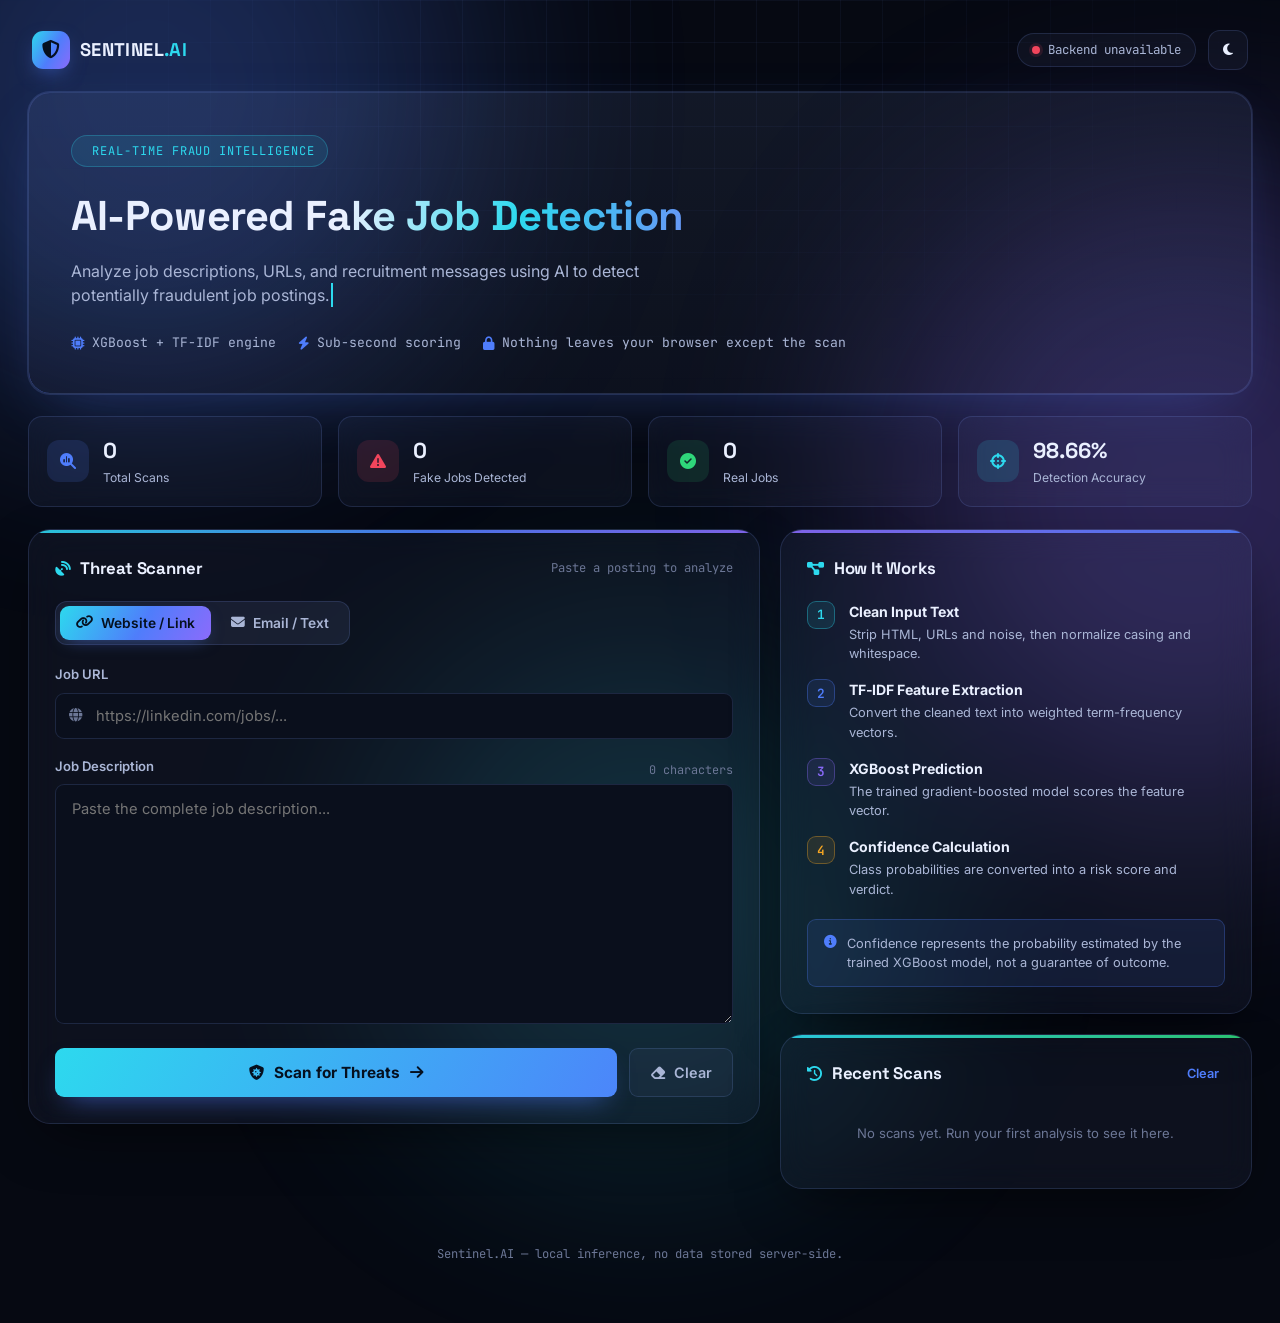
==== frontend/templates/index.html @ e9fb9968 "Add files via upload" ====
<!DOCTYPE html>
<html lang="en">
<head>
  <meta charset="UTF-8" />
  <meta name="viewport" content="width=device-width, initial-scale=1.0" />
  <title>Sentinel &mdash; AI Job Fraud Detection</title>
  <meta name="description" content="Analyze job descriptions, URLs, and recruitment messages using AI to detect potentially fraudulent job postings." />

  <!-- Fonts -->
  <link rel="preconnect" href="https://fonts.googleapis.com" />
  <link rel="preconnect" href="https://fonts.gstatic.com" crossorigin />
  <link href="https://fonts.googleapis.com/css2?family=Space+Grotesk:wght@400;500;600;700&family=Inter:wght@400;500;600;700&family=JetBrains+Mono:wght@400;500;600&display=swap" rel="stylesheet" />

  <!-- Font Awesome -->
  <link rel="stylesheet" href="https://cdnjs.cloudflare.com/ajax/libs/font-awesome/6.5.1/css/all.min.css" />

  <link rel="stylesheet" href="../static/css/style.css" />
</head>
<body data-theme="dark">

  <!-- Scanline / grid ambience -->
  <div class="bg-grid" aria-hidden="true"></div>
  <div class="bg-glow bg-glow--one" aria-hidden="true"></div>
  <div class="bg-glow bg-glow--two" aria-hidden="true"></div>
  <div class="bg-glow bg-glow--three" aria-hidden="true"></div>

  <div class="app-shell">

    <!-- ============ TOP NAV ============ -->
    <nav class="topnav">
      <div class="topnav__brand">
        <span class="topnav__mark"><i class="fa-solid fa-shield-halved"></i></span>
        <span class="topnav__name">SENTINEL<span class="topnav__name-accent">.AI</span></span>
      </div>
      <div class="topnav__actions">
        <span class="status-pill" id="apiStatusPill" title="Backend connection status">
          <span class="status-pill__dot" id="apiStatusDot"></span>
          <span id="apiStatusText">Checking backend&hellip;</span>
        </span>
        <button class="icon-btn" id="themeToggle" type="button" aria-label="Toggle light and dark theme">
          <i class="fa-solid fa-moon" id="themeIcon"></i>
        </button>
      </div>
    </nav>

    <!-- ============ HERO ============ -->
    <header class="hero">
      <div class="hero__card">
        <div class="hero__eyebrow"><i class="fa-solid fa-radar"></i> Real-time fraud intelligence</div>
        <h1 class="hero__title">AI&#8209;Powered Fake Job Detection</h1>
        <p class="hero__subtitle" id="heroSubtitle"></p>
        <div class="hero__meta">
          <div class="hero__meta-item">
            <i class="fa-solid fa-microchip"></i> XGBoost + TF&#8209;IDF engine
          </div>
          <div class="hero__meta-item">
            <i class="fa-solid fa-bolt"></i> Sub-second scoring
          </div>
          <div class="hero__meta-item">
            <i class="fa-solid fa-lock"></i> Nothing leaves your browser except the scan
          </div>
        </div>
      </div>
    </header>

    <!-- ============ STATISTICS ROW ============ -->
    <section class="stats-row" aria-label="Scan statistics">
      <div class="stat-card">
        <div class="stat-card__icon stat-card__icon--blue"><i class="fa-solid fa-magnifying-glass-chart"></i></div>
        <div class="stat-card__body">
          <span class="stat-card__value" id="statTotal">0</span>
          <span class="stat-card__label">Total Scans</span>
        </div>
      </div>
      <div class="stat-card">
        <div class="stat-card__icon stat-card__icon--red"><i class="fa-solid fa-triangle-exclamation"></i></div>
        <div class="stat-card__body">
          <span class="stat-card__value" id="statFake">0</span>
          <span class="stat-card__label">Fake Jobs Detected</span>
        </div>
      </div>
      <div class="stat-card">
        <div class="stat-card__icon stat-card__icon--green"><i class="fa-solid fa-circle-check"></i></div>
        <div class="stat-card__body">
          <span class="stat-card__value" id="statReal">0</span>
          <span class="stat-card__label">Real Jobs</span>
        </div>
      </div>
      <div class="stat-card">
        <div class="stat-card__icon stat-card__icon--cyan"><i class="fa-solid fa-crosshairs"></i></div>
        <div class="stat-card__body">
          <span class="stat-card__value" id="statAccuracy">98.66%</span>
          <span class="stat-card__label">Detection Accuracy</span>
        </div>
      </div>
    </section>

    <!-- ============ MAIN LAYOUT ============ -->
    <main class="main-grid">

      <!-- ---------- LEFT: DETECTION CARD ---------- -->
      <section class="panel detection-panel">
        <div class="panel__header">
          <h2><i class="fa-solid fa-satellite-dish"></i> Threat Scanner</h2>
          <span class="panel__hint">Paste a posting to analyze</span>
        </div>

        <div class="tabs" role="tablist" aria-label="Input source">
          <button class="tab tab--active" id="tabWebsite" role="tab" aria-selected="true" type="button">
            <i class="fa-solid fa-link"></i> Website / Link
          </button>
          <button class="tab" id="tabEmail" role="tab" aria-selected="false" type="button">
            <i class="fa-solid fa-envelope"></i> Email / Text
          </button>
        </div>

        <form id="scanForm" novalidate>
          <div class="field-group" id="urlFieldGroup">
            <label class="field-label" for="jobUrl">Job URL</label>
            <div class="input-wrap">
              <i class="fa-solid fa-globe input-wrap__icon"></i>
              <input type="text" id="jobUrl" class="text-input" placeholder="https://linkedin.com/jobs/..." autocomplete="off" />
            </div>
            <span class="field-error" id="urlError"></span>
          </div>

          <div class="field-group">
            <div class="field-label-row">
              <label class="field-label" for="jobDescription">Job Description</label>
              <span class="char-counter" id="charCounter">0 characters</span>
            </div>
            <textarea
              id="jobDescription"
              class="textarea-input"
              placeholder="Paste the complete job description..."
              rows="9"
            ></textarea>
            <span class="field-error" id="descError"></span>
          </div>

          <div class="form-actions">
            <button type="submit" class="btn-scan" id="scanBtn">
              <span class="btn-scan__content">
                <i class="fa-solid fa-shield-virus"></i>
                <span id="scanBtnLabel">Scan for Threats</span>
                <i class="fa-solid fa-arrow-right btn-scan__arrow"></i>
              </span>
              <span class="btn-scan__spinner" id="scanSpinner" aria-hidden="true"></span>
            </button>
            <button type="button" class="btn-ghost" id="clearBtn">
              <i class="fa-solid fa-eraser"></i> Clear
            </button>
          </div>
        </form>

        <!-- ---------- RESULT CARD ---------- -->
        <div class="result-card" id="resultCard" hidden>
          <div class="result-card__top">
            <div class="verdict" id="verdictBadge">
              <i class="fa-solid fa-circle-check" id="verdictIcon"></i>
              <span id="verdictText">Real Job</span>
            </div>
            <div class="result-actions">
              <button class="icon-btn icon-btn--small" id="copyResultBtn" title="Copy result"><i class="fa-regular fa-copy"></i></button>
              <button class="icon-btn icon-btn--small" id="exportPdfBtn" title="Export as PDF"><i class="fa-solid fa-file-arrow-down"></i></button>
            </div>
          </div>

          <div class="result-card__body">
            <div class="gauge-wrap">
              <svg viewBox="0 0 200 120" class="gauge" id="riskGauge">
                <path class="gauge__track" d="M20,110 A90,90 0 0 1 180,110" />
                <path class="gauge__fill" id="gaugeFill" d="M20,110 A90,90 0 0 1 180,110" />
              </svg>
              <div class="gauge__readout">
                <span class="gauge__value" id="gaugeValue">0%</span>
                <span class="gauge__label">Fraud Risk</span>
              </div>
            </div>

            <div class="result-metrics">
              <div class="metric-row">
                <span class="metric-row__label">Confidence Score</span>
                <span class="metric-row__value" id="confidenceValue">0%</span>
              </div>
              <div class="progress-track">
                <div class="progress-fill" id="confidenceFill"></div>
              </div>

              <div class="metric-grid">
                <div class="metric-tile">
                  <span class="metric-tile__label">Probability</span>
                  <span class="metric-tile__value" id="probabilityValue">&mdash;</span>
                </div>
                <div class="metric-tile">
                  <span class="metric-tile__label">Threat Level</span>
                  <span class="metric-tile__value" id="threatLevelValue">&mdash;</span>
                </div>
                <div class="metric-tile">
                  <span class="metric-tile__label">Scan Time</span>
                  <span class="metric-tile__value" id="scanTimeValue">&mdash;</span>
                </div>
              </div>
            </div>
          </div>

          <div class="threat-indicators" id="threatIndicators">
            <h3 class="threat-indicators__title"><i class="fa-solid fa-list-check"></i> Threat Indicators</h3>
            <div class="indicator-grid" id="indicatorGrid"></div>
          </div>

          <div class="risk-factors" id="riskFactorsBlock">
            <h3 class="risk-factors__title"><i class="fa-solid fa-magnifying-glass"></i> Model Signals</h3>
            <ul class="risk-factors__list" id="riskFactorsList"></ul>
          </div>
        </div>
      </section>

      <!-- ---------- RIGHT: INFO PANEL ---------- -->
      <aside class="side-column">

        <section class="panel info-panel">
          <div class="panel__header">
            <h2><i class="fa-solid fa-diagram-project"></i> How It Works</h2>
          </div>
          <ol class="steps-list">
            <li class="steps-list__item">
              <span class="steps-list__num">1</span>
              <div>
                <strong>Clean Input Text</strong>
                <p>Strip HTML, URLs and noise, then normalize casing and whitespace.</p>
              </div>
            </li>
            <li class="steps-list__item">
              <span class="steps-list__num">2</span>
              <div>
                <strong>TF&#8209;IDF Feature Extraction</strong>
                <p>Convert the cleaned text into weighted term-frequency vectors.</p>
              </div>
            </li>
            <li class="steps-list__item">
              <span class="steps-list__num">3</span>
              <div>
                <strong>XGBoost Prediction</strong>
                <p>The trained gradient-boosted model scores the feature vector.</p>
              </div>
            </li>
            <li class="steps-list__item">
              <span class="steps-list__num">4</span>
              <div>
                <strong>Confidence Calculation</strong>
                <p>Class probabilities are converted into a risk score and verdict.</p>
              </div>
            </li>
          </ol>

          <div class="info-box">
            <i class="fa-solid fa-circle-info"></i>
            <p>Confidence represents the probability estimated by the trained XGBoost model, not a guarantee of outcome.</p>
          </div>
        </section>

        <section class="panel history-panel">
          <div class="panel__header">
            <h2><i class="fa-solid fa-clock-rotate-left"></i> Recent Scans</h2>
            <button class="text-btn" id="clearHistoryBtn" type="button">Clear</button>
          </div>
          <div class="history-list" id="historyList">
            <p class="empty-state" id="historyEmpty">No scans yet. Run your first analysis to see it here.</p>
          </div>
        </section>

      </aside>
    </main>

    <footer class="app-footer">
      <span>Sentinel.AI &mdash; local inference, no data stored server-side.</span>
    </footer>
  </div>

  <!-- Toast container -->
  <div class="toast-container" id="toastContainer" aria-live="polite"></div>

  <script src="../static/js/script.js" defer></script>
</body>
</html>
---- frontend/static/css/style.css ----
/* =========================================================
   SENTINEL.AI — Fake Job Detection Dashboard
   Design tokens
   ========================================================= */
:root {
  /* Surfaces */
  --bg-0: #060912;
  --bg-1: #0a0f1c;
  --bg-2: #0e1526;
  --glass: rgba(148, 178, 255, 0.05);
  --glass-strong: rgba(148, 178, 255, 0.09);
  --border: rgba(129, 161, 255, 0.16);
  --border-strong: rgba(129, 161, 255, 0.32);

  /* Text */
  --text-hi: #eaf0ff;
  --text-mid: #aab6d6;
  --text-low: #6c7796;

  /* Brand accents */
  --cyan: #2dd9ee;
  --blue: #4f7dfb;
  --violet: #8b6bfb;
  --gradient-brand: linear-gradient(120deg, var(--cyan), var(--blue) 55%, var(--violet));

  /* Status */
  --safe: #2fd77a;
  --safe-bg: rgba(47, 215, 122, 0.12);
  --warn: #f5a623;
  --warn-bg: rgba(245, 166, 35, 0.12);
  --danger: #f2455c;
  --danger-bg: rgba(242, 69, 92, 0.13);

  /* Type */
  --font-display: "Space Grotesk", "Inter", sans-serif;
  --font-body: "Inter", sans-serif;
  --font-mono: "JetBrains Mono", monospace;

  /* Geometry */
  --radius-lg: 22px;
  --radius-md: 14px;
  --radius-sm: 9px;
  --shadow-soft: 0 20px 60px -20px rgba(0, 0, 0, 0.65);
  --shadow-glow: 0 0 0 1px var(--border), 0 20px 60px -24px rgba(79, 125, 251, 0.35);

  color-scheme: dark;
}

[data-theme="light"] {
  --bg-0: #eef1f8;
  --bg-1: #f5f7fc;
  --bg-2: #ffffff;
  --glass: rgba(30, 41, 82, 0.04);
  --glass-strong: rgba(30, 41, 82, 0.07);
  --border: rgba(30, 41, 82, 0.12);
  --border-strong: rgba(30, 41, 82, 0.22);

  --text-hi: #101527;
  --text-mid: #454f6e;
  --text-low: #7c86a3;

  --safe-bg: rgba(47, 215, 122, 0.14);
  --warn-bg: rgba(245, 166, 35, 0.16);
  --danger-bg: rgba(242, 69, 92, 0.15);

  --shadow-soft: 0 20px 50px -24px rgba(30, 41, 82, 0.25);
  --shadow-glow: 0 0 0 1px var(--border), 0 20px 50px -28px rgba(79, 125, 251, 0.25);

  color-scheme: light;
}

/* =========================================================
   Reset & base
   ========================================================= */
* { box-sizing: border-box; }
html { scroll-behavior: smooth; }

body {
  margin: 0;
  min-height: 100vh;
  background: var(--bg-0);
  color: var(--text-hi);
  font-family: var(--font-body);
  line-height: 1.5;
  -webkit-font-smoothing: antialiased;
  transition: background 0.35s ease, color 0.35s ease;
  position: relative;
  overflow-x: hidden;
}

h1, h2, h3 { font-family: var(--font-display); margin: 0; letter-spacing: -0.01em; }
p { margin: 0; }
button { font-family: inherit; }
ul, ol { margin: 0; padding: 0; list-style: none; }

:focus-visible {
  outline: 2px solid var(--cyan);
  outline-offset: 2px;
}

@media (prefers-reduced-motion: reduce) {
  *, *::before, *::after {
    animation-duration: 0.01ms !important;
    animation-iteration-count: 1 !important;
    transition-duration: 0.01ms !important;
    scroll-behavior: auto !important;
  }
}

/* Ambient background */
.bg-grid {
  position: fixed;
  inset: 0;
  z-index: 0;
  background-image:
    linear-gradient(var(--border) 1px, transparent 1px),
    linear-gradient(90deg, var(--border) 1px, transparent 1px);
  background-size: 42px 42px;
  opacity: 0.35;
  mask-image: radial-gradient(ellipse 70% 60% at 50% 0%, black 20%, transparent 75%);
}

.bg-glow {
  position: fixed;
  z-index: 0;
  width: 620px;
  height: 620px;
  border-radius: 50%;
  filter: blur(120px);
  opacity: 0.28;
  pointer-events: none;
}
.bg-glow--one { top: -220px; left: -160px; background: var(--blue); }
.bg-glow--two { top: 20%; right: -220px; background: var(--violet); }
.bg-glow--three { bottom: -260px; left: 30%; width: 520px; height: 520px; background: var(--cyan); opacity: 0.16; }
[data-theme="light"] .bg-glow { opacity: 0.16; }
[data-theme="light"] .bg-glow--three { opacity: 0.1; }

/* =========================================================
   Layout shell
   ========================================================= */
.app-shell {
  position: relative;
  z-index: 1;
  max-width: 1280px;
  margin: 0 auto;
  padding: 24px 28px 60px;
}

/* =========================================================
   Top nav
   ========================================================= */
.topnav {
  display: flex;
  align-items: center;
  justify-content: space-between;
  padding: 6px 4px 22px;
}

.topnav__brand {
  display: flex;
  align-items: center;
  gap: 10px;
  font-family: var(--font-display);
  font-weight: 700;
  font-size: 1.15rem;
  letter-spacing: 0.02em;
}

.topnav__mark {
  display: grid;
  place-items: center;
  width: 38px;
  height: 38px;
  border-radius: 11px;
  background: var(--gradient-brand);
  color: #061020;
  box-shadow: 0 8px 22px -8px rgba(79, 125, 251, 0.7);
}

.topnav__name-accent { color: var(--cyan); }

.topnav__actions {
  display: flex;
  align-items: center;
  gap: 12px;
}

.status-pill {
  display: inline-flex;
  align-items: center;
  gap: 8px;
  padding: 7px 14px;
  border-radius: 999px;
  background: var(--glass);
  border: 1px solid var(--border);
  font-size: 0.78rem;
  color: var(--text-mid);
  font-family: var(--font-mono);
}

.status-pill__dot {
  width: 8px;
  height: 8px;
  border-radius: 50%;
  background: var(--warn);
  box-shadow: 0 0 0 3px var(--warn-bg);
  transition: background 0.3s ease, box-shadow 0.3s ease;
}
.status-pill__dot--online { background: var(--safe); box-shadow: 0 0 0 3px var(--safe-bg); }
.status-pill__dot--offline { background: var(--danger); box-shadow: 0 0 0 3px var(--danger-bg); }

.icon-btn {
  display: grid;
  place-items: center;
  width: 40px;
  height: 40px;
  border-radius: 12px;
  background: var(--glass);
  border: 1px solid var(--border);
  color: var(--text-hi);
  cursor: pointer;
  transition: transform 0.2s ease, border-color 0.2s ease, background 0.2s ease;
}
.icon-btn:hover { border-color: var(--border-strong); transform: translateY(-1px); background: var(--glass-strong); }
.icon-btn--small { width: 34px; height: 34px; border-radius: 10px; font-size: 0.85rem; }

/* =========================================================
   Hero
   ========================================================= */
.hero { margin-bottom: 22px; animation: fadeSlideUp 0.6s ease both; }

.hero__card {
  position: relative;
  padding: 40px 42px;
  border-radius: var(--radius-lg);
  background: linear-gradient(180deg, var(--glass-strong), var(--glass));
  border: 1px solid var(--border);
  box-shadow: var(--shadow-glow);
  overflow: hidden;
  backdrop-filter: blur(18px);
}

.hero__card::before {
  content: "";
  position: absolute;
  inset: -1px;
  padding: 1px;
  border-radius: inherit;
  background: conic-gradient(from var(--angle, 0deg), transparent 0 60%, var(--cyan), var(--blue), var(--violet), transparent 80%);
  -webkit-mask: linear-gradient(#000 0 0) content-box, linear-gradient(#000 0 0);
  -webkit-mask-composite: xor;
  mask-composite: exclude;
  animation: rotateBorder 7s linear infinite;
  opacity: 0.8;
}

@property --angle {
  syntax: "<angle>";
  inherits: false;
  initial-value: 0deg;
}
@keyframes rotateBorder { to { --angle: 360deg; } }

.hero__eyebrow {
  display: inline-flex;
  align-items: center;
  gap: 8px;
  font-family: var(--font-mono);
  font-size: 0.75rem;
  letter-spacing: 0.08em;
  text-transform: uppercase;
  color: var(--cyan);
  padding: 6px 12px;
  border-radius: 999px;
  background: rgba(45, 217, 238, 0.1);
  border: 1px solid rgba(45, 217, 238, 0.25);
  margin-bottom: 18px;
}

.hero__title {
  font-size: clamp(1.8rem, 3.4vw, 2.6rem);
  font-weight: 700;
  max-width: 720px;
  background: linear-gradient(100deg, var(--text-hi) 0%, var(--text-hi) 38%, var(--cyan) 62%, var(--violet) 100%);
  -webkit-background-clip: text;
  background-clip: text;
  color: transparent;
}

.hero__subtitle {
  margin-top: 12px;
  max-width: 620px;
  color: var(--text-mid);
  font-size: 1rem;
  min-height: 1.6em;
}

.hero__subtitle .typed-cursor {
  display: inline-block;
  width: 2px;
  background: var(--cyan);
  margin-left: 2px;
  animation: blinkCursor 0.9s steps(1) infinite;
}

.hero__meta {
  display: flex;
  flex-wrap: wrap;
  gap: 22px;
  margin-top: 26px;
}

.hero__meta-item {
  display: flex;
  align-items: center;
  gap: 8px;
  font-size: 0.82rem;
  color: var(--text-mid);
  font-family: var(--font-mono);
}
.hero__meta-item i { color: var(--blue); }

/* =========================================================
   Stats row
   ========================================================= */
.stats-row {
  display: grid;
  grid-template-columns: repeat(4, 1fr);
  gap: 16px;
  margin-bottom: 22px;
}

.stat-card {
  display: flex;
  align-items: center;
  gap: 14px;
  padding: 18px 18px;
  border-radius: var(--radius-md);
  background: var(--glass);
  border: 1px solid var(--border);
  backdrop-filter: blur(14px);
  transition: transform 0.25s ease, border-color 0.25s ease;
  animation: fadeSlideUp 0.6s ease both;
}
.stat-card:hover { transform: translateY(-3px); border-color: var(--border-strong); }

.stat-card__icon {
  width: 42px;
  height: 42px;
  border-radius: 12px;
  display: grid;
  place-items: center;
  font-size: 1rem;
  flex-shrink: 0;
}
.stat-card__icon--blue { background: rgba(79, 125, 251, 0.15); color: var(--blue); }
.stat-card__icon--red { background: var(--danger-bg); color: var(--danger); }
.stat-card__icon--green { background: var(--safe-bg); color: var(--safe); }
.stat-card__icon--cyan { background: rgba(45, 217, 238, 0.14); color: var(--cyan); }

.stat-card__body { display: flex; flex-direction: column; gap: 2px; }
.stat-card__value { font-family: var(--font-display); font-size: 1.35rem; font-weight: 700; }
.stat-card__label { font-size: 0.76rem; color: var(--text-mid); }

/* =========================================================
   Main grid
   ========================================================= */
.main-grid {
  display: grid;
  grid-template-columns: 1.55fr 1fr;
  gap: 20px;
  align-items: start;
}

.panel {
  position: relative;
  background: var(--glass);
  border: 1px solid var(--border);
  border-radius: var(--radius-lg);
  padding: 26px;
  backdrop-filter: blur(16px);
  box-shadow: var(--shadow-soft);
  animation: fadeSlideUp 0.6s ease both;
  overflow: hidden;
}

.panel::before {
  content: "";
  position: absolute;
  top: 0;
  left: 0;
  right: 0;
  height: 3px;
  background: var(--gradient-brand);
  opacity: 0.9;
}

.info-panel::before { background: linear-gradient(120deg, var(--violet), var(--blue)); }
.history-panel::before { background: linear-gradient(120deg, var(--cyan), var(--safe)); }

.panel__header {
  display: flex;
  align-items: center;
  justify-content: space-between;
  gap: 10px;
  margin-bottom: 20px;
}
.panel__header h2 {
  font-size: 1.05rem;
  display: flex;
  align-items: center;
  gap: 10px;
  color: var(--text-hi);
}
.panel__header h2 i { color: var(--cyan); font-size: 0.95rem; }
.panel__hint { font-size: 0.76rem; color: var(--text-low); font-family: var(--font-mono); }

/* Tabs */
.tabs {
  display: inline-flex;
  padding: 4px;
  border-radius: 12px;
  background: var(--glass-strong);
  border: 1px solid var(--border);
  margin-bottom: 20px;
  gap: 4px;
}

.tab {
  border: none;
  background: transparent;
  color: var(--text-mid);
  padding: 9px 16px;
  border-radius: 9px;
  font-size: 0.86rem;
  font-weight: 600;
  cursor: pointer;
  display: inline-flex;
  align-items: center;
  gap: 8px;
  transition: background 0.2s ease, color 0.2s ease;
}
.tab--active {
  background: var(--gradient-brand);
  color: #05101f;
  box-shadow: 0 6px 18px -8px rgba(79, 125, 251, 0.6);
}

/* Form fields */
.field-group { margin-bottom: 18px; }
.field-label-row { display: flex; align-items: center; justify-content: space-between; }
.field-label {
  display: block;
  font-size: 0.82rem;
  font-weight: 600;
  color: var(--text-mid);
  margin-bottom: 8px;
}
.char-counter { font-size: 0.74rem; color: var(--text-low); font-family: var(--font-mono); }

.input-wrap { position: relative; }
.input-wrap__icon {
  position: absolute;
  left: 14px;
  top: 50%;
  transform: translateY(-50%);
  color: var(--text-low);
  font-size: 0.85rem;
}

.text-input, .textarea-input {
  width: 100%;
  background: var(--bg-1);
  border: 1px solid var(--border);
  border-radius: var(--radius-sm);
  color: var(--text-hi);
  padding: 13px 16px;
  font-size: 0.92rem;
  font-family: var(--font-body);
  transition: border-color 0.2s ease, box-shadow 0.2s ease;
}
.text-input { padding-left: 40px; }
.textarea-input { min-height: 220px; resize: vertical; line-height: 1.6; }

.text-input:focus, .textarea-input:focus {
  border-color: var(--blue);
  box-shadow: 0 0 0 3px rgba(79, 125, 251, 0.18);
  outline: none;
}

.text-input.is-invalid, .textarea-input.is-invalid {
  border-color: var(--danger);
  box-shadow: 0 0 0 3px var(--danger-bg);
}

.field-error {
  display: none;
  color: var(--danger);
  font-size: 0.78rem;
  margin-top: 6px;
  align-items: center;
  gap: 6px;
}
.field-error.is-visible { display: flex; }

#urlFieldGroup { transition: opacity 0.2s ease; }
#urlFieldGroup[hidden] { display: none; }

/* Form actions */
.form-actions { display: flex; gap: 12px; margin-top: 4px; }

.btn-scan {
  position: relative;
  flex: 1;
  border: none;
  border-radius: var(--radius-sm);
  padding: 15px 22px;
  background: var(--gradient-brand);
  background-size: 200% 200%;
  color: #05101f;
  font-weight: 700;
  font-size: 0.96rem;
  cursor: pointer;
  overflow: hidden;
  transition: transform 0.2s ease, box-shadow 0.2s ease, background-position 0.6s ease;
  box-shadow: 0 12px 28px -12px rgba(79, 125, 251, 0.65);
}
.btn-scan:hover { transform: translateY(-2px); background-position: 100% 0; box-shadow: 0 16px 34px -12px rgba(79, 125, 251, 0.8); }
.btn-scan:active { transform: translateY(0); }
.btn-scan:disabled { cursor: progress; opacity: 0.85; transform: none; }

.btn-scan__content {
  display: inline-flex;
  align-items: center;
  justify-content: center;
  gap: 10px;
}
.btn-scan__arrow { transition: transform 0.2s ease; }
.btn-scan:hover .btn-scan__arrow { transform: translateX(4px); }

.btn-scan__spinner {
  display: none;
  position: absolute;
  inset: 0;
  align-items: center;
  justify-content: center;
}
.btn-scan.is-loading .btn-scan__content { visibility: hidden; }
.btn-scan.is-loading .btn-scan__spinner { display: flex; }
.btn-scan__spinner::after {
  content: "";
  width: 20px;
  height: 20px;
  border-radius: 50%;
  border: 3px solid rgba(5, 16, 31, 0.35);
  border-top-color: #05101f;
  animation: spin 0.7s linear infinite;
}

.btn-ghost {
  border: 1px solid var(--border);
  background: var(--glass);
  color: var(--text-mid);
  border-radius: var(--radius-sm);
  padding: 15px 20px;
  font-weight: 600;
  font-size: 0.9rem;
  cursor: pointer;
  display: inline-flex;
  align-items: center;
  gap: 8px;
  transition: border-color 0.2s ease, color 0.2s ease;
}
.btn-ghost:hover { border-color: var(--border-strong); color: var(--text-hi); }

.text-btn {
  background: none;
  border: none;
  color: var(--blue);
  font-size: 0.8rem;
  font-weight: 600;
  cursor: pointer;
}
.text-btn:hover { color: var(--cyan); }

/* =========================================================
   Result card
   ========================================================= */
.result-card {
  margin-top: 26px;
  padding-top: 26px;
  border-top: 1px dashed var(--border);
  animation: fadeSlideUp 0.5s ease both;
}

.result-card__top {
  display: flex;
  align-items: center;
  justify-content: space-between;
  margin-bottom: 18px;
}

.verdict {
  display: inline-flex;
  align-items: center;
  gap: 10px;
  padding: 10px 18px;
  border-radius: 999px;
  font-family: var(--font-display);
  font-weight: 700;
  font-size: 1rem;
}
.verdict--safe { background: var(--safe-bg); color: var(--safe); border: 1px solid rgba(47, 215, 122, 0.35); }
.verdict--danger { background: var(--danger-bg); color: var(--danger); border: 1px solid rgba(242, 69, 92, 0.35); }

.result-actions { display: flex; gap: 8px; }

.result-card__body {
  display: grid;
  grid-template-columns: 200px 1fr;
  gap: 24px;
  align-items: center;
}

.gauge-wrap { position: relative; display: grid; place-items: center; }
.gauge { width: 100%; max-width: 200px; }
.gauge__track { fill: none; stroke: var(--border); stroke-width: 14; stroke-linecap: round; }
.gauge__fill {
  fill: none;
  stroke: var(--safe);
  stroke-width: 14;
  stroke-linecap: round;
  stroke-dasharray: 251;
  stroke-dashoffset: 251;
  transition: stroke-dashoffset 1s cubic-bezier(0.16, 1, 0.3, 1), stroke 0.6s ease;
}
.gauge__readout {
  position: absolute;
  bottom: 6px;
  display: flex;
  flex-direction: column;
  align-items: center;
}
.gauge__value { font-family: var(--font-display); font-size: 1.5rem; font-weight: 700; }
.gauge__label { font-size: 0.72rem; color: var(--text-mid); text-transform: uppercase; letter-spacing: 0.06em; }

.metric-row { display: flex; align-items: center; justify-content: space-between; margin-bottom: 8px; }
.metric-row__label { font-size: 0.82rem; color: var(--text-mid); }
.metric-row__value { font-family: var(--font-mono); font-weight: 600; }

.progress-track {
  height: 10px;
  border-radius: 999px;
  background: var(--bg-1);
  border: 1px solid var(--border);
  overflow: hidden;
  margin-bottom: 18px;
}
.progress-fill {
  height: 100%;
  width: 0%;
  border-radius: 999px;
  background: var(--gradient-brand);
  transition: width 1s cubic-bezier(0.16, 1, 0.3, 1);
}

.metric-grid {
  display: grid;
  grid-template-columns: repeat(3, 1fr);
  gap: 10px;
}
.metric-tile {
  padding: 12px 14px;
  border-radius: var(--radius-sm);
  background: var(--bg-1);
  border: 1px solid var(--border);
  display: flex;
  flex-direction: column;
  gap: 4px;
}
.metric-tile__label { font-size: 0.7rem; color: var(--text-low); text-transform: uppercase; letter-spacing: 0.05em; }
.metric-tile__value { font-family: var(--font-mono); font-weight: 600; font-size: 0.92rem; }
.metric-tile__value--low { color: var(--safe); }
.metric-tile__value--medium { color: var(--warn); }
.metric-tile__value--high { color: var(--danger); }

/* Threat indicators */
.threat-indicators { margin-top: 24px; }
.threat-indicators__title, .risk-factors__title {
  font-size: 0.88rem;
  display: flex;
  align-items: center;
  gap: 8px;
  margin-bottom: 12px;
  color: var(--text-hi);
}
.threat-indicators__title i { color: var(--cyan); }
.risk-factors__title i { color: var(--violet); }
.risk-factors__list li i { color: var(--violet); }

.indicator-grid {
  display: grid;
  grid-template-columns: repeat(auto-fit, minmax(150px, 1fr));
  gap: 10px;
}
.indicator-chip {
  display: flex;
  align-items: center;
  gap: 10px;
  padding: 10px 12px;
  border-radius: var(--radius-sm);
  background: var(--bg-1);
  border: 1px solid var(--border);
  font-size: 0.8rem;
  color: var(--text-low);
  transition: border-color 0.2s ease, color 0.2s ease, background 0.2s ease;
}
.indicator-chip i { width: 16px; text-align: center; }
.indicator-chip--active {
  color: var(--danger);
  border-color: rgba(242, 69, 92, 0.35);
  background: var(--danger-bg);
}
.indicator-chip--active i { color: var(--danger); }

/* Risk factors list */
.risk-factors { margin-top: 22px; }
.risk-factors__list { display: flex; flex-direction: column; gap: 8px; }
.risk-factors__list li {
  display: flex;
  gap: 10px;
  padding: 10px 12px;
  border-radius: var(--radius-sm);
  background: var(--bg-1);
  border: 1px solid var(--border);
  font-size: 0.82rem;
  color: var(--text-mid);
}
.risk-factors__list li i { margin-top: 2px; }

/* =========================================================
   Side column: How it works / history
   ========================================================= */
.side-column { display: flex; flex-direction: column; gap: 20px; }

.steps-list { display: flex; flex-direction: column; gap: 16px; }
.steps-list__item { display: flex; gap: 14px; align-items: flex-start; }
.steps-list__num {
  flex-shrink: 0;
  width: 28px;
  height: 28px;
  border-radius: 9px;
  display: grid;
  place-items: center;
  background: var(--glass-strong);
  border: 1px solid var(--border);
  font-family: var(--font-mono);
  font-size: 0.8rem;
  font-weight: 600;
  color: var(--cyan);
}
.steps-list__item:nth-child(1) .steps-list__num { color: var(--cyan); border-color: rgba(45, 217, 238, 0.35); background: rgba(45, 217, 238, 0.1); }
.steps-list__item:nth-child(2) .steps-list__num { color: var(--blue); border-color: rgba(79, 125, 251, 0.35); background: rgba(79, 125, 251, 0.1); }
.steps-list__item:nth-child(3) .steps-list__num { color: var(--violet); border-color: rgba(139, 107, 251, 0.35); background: rgba(139, 107, 251, 0.1); }
.steps-list__item:nth-child(4) .steps-list__num { color: var(--warn); border-color: rgba(245, 166, 35, 0.35); background: rgba(245, 166, 35, 0.1); }
.steps-list__item strong { font-size: 0.88rem; display: block; margin-bottom: 3px; }
.steps-list__item p { font-size: 0.8rem; color: var(--text-mid); }

.info-box {
  margin-top: 20px;
  display: flex;
  gap: 10px;
  padding: 14px 16px;
  border-radius: var(--radius-sm);
  background: rgba(79, 125, 251, 0.1);
  border: 1px solid rgba(79, 125, 251, 0.28);
  color: var(--text-mid);
  font-size: 0.8rem;
}
.info-box i { color: var(--blue); margin-top: 2px; }

.history-list { display: flex; flex-direction: column; gap: 10px; max-height: 360px; overflow-y: auto; }
.history-item {
  display: flex;
  align-items: center;
  justify-content: space-between;
  gap: 10px;
  padding: 12px 14px;
  border-radius: var(--radius-sm);
  background: var(--bg-1);
  border: 1px solid var(--border);
  animation: fadeSlideUp 0.4s ease both;
}
.history-item__left { display: flex; align-items: center; gap: 10px; min-width: 0; }
.history-item__dot { width: 8px; height: 8px; border-radius: 50%; flex-shrink: 0; }
.history-item__dot--safe { background: var(--safe); }
.history-item__dot--danger { background: var(--danger); }
.history-item__text { min-width: 0; }
.history-item__label { font-size: 0.82rem; font-weight: 600; display: block; }
.history-item__snippet {
  font-size: 0.72rem;
  color: var(--text-low);
  white-space: nowrap;
  overflow: hidden;
  text-overflow: ellipsis;
  max-width: 210px;
  display: block;
}
.history-item__right { text-align: right; flex-shrink: 0; }
.history-item__confidence { font-family: var(--font-mono); font-size: 0.78rem; font-weight: 600; }
.history-item__time { font-size: 0.68rem; color: var(--text-low); display: block; }

.empty-state { font-size: 0.82rem; color: var(--text-low); text-align: center; padding: 18px 4px; }

/* =========================================================
   Footer
   ========================================================= */
.app-footer {
  text-align: center;
  margin-top: 36px;
  padding-top: 20px;
  font-size: 0.76rem;
  color: var(--text-low);
  font-family: var(--font-mono);
}

/* =========================================================
   Toasts
   ========================================================= */
.toast-container {
  position: fixed;
  bottom: 24px;
  right: 24px;
  z-index: 999;
  display: flex;
  flex-direction: column;
  gap: 10px;
  max-width: 340px;
}

.toast {
  display: flex;
  align-items: flex-start;
  gap: 10px;
  padding: 14px 16px;
  border-radius: var(--radius-sm);
  background: var(--bg-2);
  border: 1px solid var(--border-strong);
  box-shadow: var(--shadow-soft);
  color: var(--text-hi);
  font-size: 0.84rem;
  animation: toastIn 0.3s ease both;
}
.toast--success i { color: var(--safe); }
.toast--error i { color: var(--danger); }
.toast--warning i { color: var(--warn); }
.toast--info i { color: var(--blue); }
.toast i { margin-top: 2px; }
.toast.is-leaving { animation: toastOut 0.25s ease forwards; }

/* =========================================================
   Animations
   ========================================================= */
@keyframes fadeSlideUp {
  from { opacity: 0; transform: translateY(14px); }
  to { opacity: 1; transform: translateY(0); }
}
@keyframes spin { to { transform: rotate(360deg); } }
@keyframes blinkCursor { 50% { opacity: 0; } }
@keyframes toastIn { from { opacity: 0; transform: translateX(24px); } to { opacity: 1; transform: translateX(0); } }
@keyframes toastOut { to { opacity: 0; transform: translateX(24px); } }

/* =========================================================
   Print (Export result as PDF via browser print)
   ========================================================= */
@media print {
  .bg-grid, .bg-glow, .topnav, .hero, .stats-row, .detection-panel > form,
  .detection-panel .tabs, .side-column, .app-footer, .toast-container,
  .panel__hint, .result-actions { display: none !important; }
  body { background: #fff; color: #111; }
  .app-shell { padding: 0; max-width: 100%; }
  .result-card { border: none; margin: 0; }
  .main-grid { display: block; }
  .panel { box-shadow: none; border: 1px solid #ccc; }
}

/* =========================================================
   Responsive
   ========================================================= */
@media (max-width: 1080px) {
  .main-grid { grid-template-columns: 1fr; }
  .stats-row { grid-template-columns: repeat(2, 1fr); }
}

@media (max-width: 720px) {
  .app-shell { padding: 16px 16px 40px; }
  .hero__card { padding: 28px 22px; }
  .hero__meta { gap: 12px 18px; }
  .stats-row { grid-template-columns: repeat(2, 1fr); gap: 12px; }
  .result-card__body { grid-template-columns: 1fr; }
  .gauge-wrap { justify-self: center; }
  .form-actions { flex-direction: column; }
  .topnav__name { font-size: 1rem; }
  .metric-grid { grid-template-columns: 1fr; }
}

@media (max-width: 460px) {
  .stats-row { grid-template-columns: 1fr; }
  .tabs { width: 100%; }
  .tab { flex: 1; justify-content: center; }
}
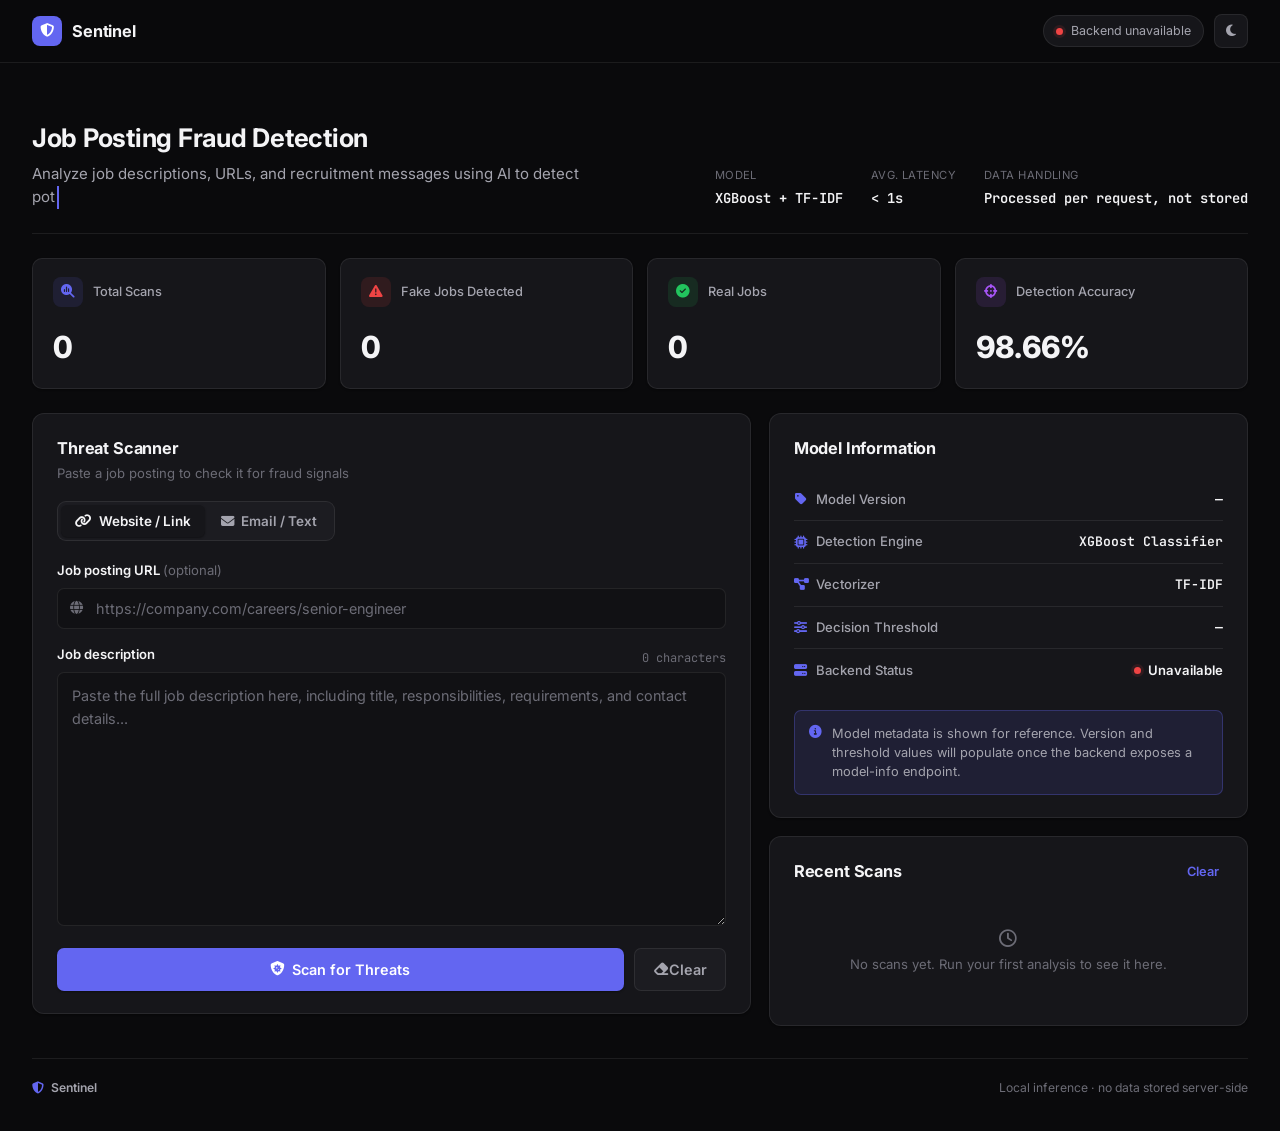
==== commit b14e5970: "Improve dashboard UI and user experience" ====
--- a/frontend/templates/index.html
+++ b/frontend/templates/index.html
@@ -3,13 +3,13 @@
 <head>
   <meta charset="UTF-8" />
   <meta name="viewport" content="width=device-width, initial-scale=1.0" />
-  <title>Sentinel &mdash; AI Job Fraud Detection</title>
-  <meta name="description" content="Analyze job descriptions, URLs, and recruitment messages using AI to detect potentially fraudulent job postings." />
+  <title>Sentinel — Job Posting Fraud Detection</title>
+  <meta name="description" content="Analyze job descriptions to detect potentially fraudulent job postings using a trained machine learning model." />
 
   <!-- Fonts -->
   <link rel="preconnect" href="https://fonts.googleapis.com" />
   <link rel="preconnect" href="https://fonts.gstatic.com" crossorigin />
-  <link href="https://fonts.googleapis.com/css2?family=Space+Grotesk:wght@400;500;600;700&family=Inter:wght@400;500;600;700&family=JetBrains+Mono:wght@400;500;600&display=swap" rel="stylesheet" />
+  <link href="https://fonts.googleapis.com/css2?family=Inter:wght@400;500;600;700;800&family=JetBrains+Mono:wght@400;500;600&display=swap" rel="stylesheet" />
 
   <!-- Font Awesome -->
   <link rel="stylesheet" href="https://cdnjs.cloudflare.com/ajax/libs/font-awesome/6.5.1/css/all.min.css" />
@@ -18,264 +18,308 @@
 </head>
 <body data-theme="dark">
 
-  <!-- Scanline / grid ambience -->
-  <div class="bg-grid" aria-hidden="true"></div>
-  <div class="bg-glow bg-glow--one" aria-hidden="true"></div>
-  <div class="bg-glow bg-glow--two" aria-hidden="true"></div>
-  <div class="bg-glow bg-glow--three" aria-hidden="true"></div>
-
   <div class="app-shell">
 
-    <!-- ============ TOP NAV ============ -->
-    <nav class="topnav">
-      <div class="topnav__brand">
-        <span class="topnav__mark"><i class="fa-solid fa-shield-halved"></i></span>
-        <span class="topnav__name">SENTINEL<span class="topnav__name-accent">.AI</span></span>
-      </div>
-      <div class="topnav__actions">
-        <span class="status-pill" id="apiStatusPill" title="Backend connection status">
-          <span class="status-pill__dot" id="apiStatusDot"></span>
-          <span id="apiStatusText">Checking backend&hellip;</span>
-        </span>
-        <button class="icon-btn" id="themeToggle" type="button" aria-label="Toggle light and dark theme">
-          <i class="fa-solid fa-moon" id="themeIcon"></i>
-        </button>
-      </div>
-    </nav>
-
-    <!-- ============ HERO ============ -->
-    <header class="hero">
-      <div class="hero__card">
-        <div class="hero__eyebrow"><i class="fa-solid fa-radar"></i> Real-time fraud intelligence</div>
-        <h1 class="hero__title">AI&#8209;Powered Fake Job Detection</h1>
-        <p class="hero__subtitle" id="heroSubtitle"></p>
-        <div class="hero__meta">
-          <div class="hero__meta-item">
-            <i class="fa-solid fa-microchip"></i> XGBoost + TF&#8209;IDF engine
-          </div>
-          <div class="hero__meta-item">
-            <i class="fa-solid fa-bolt"></i> Sub-second scoring
-          </div>
-          <div class="hero__meta-item">
-            <i class="fa-solid fa-lock"></i> Nothing leaves your browser except the scan
-          </div>
+    <!-- ============ STICKY NAV ============ -->
+    <header class="topbar">
+      <div class="topbar__inner">
+        <div class="topbar__brand">
+          <span class="topbar__mark"><i class="fa-solid fa-shield-halved"></i></span>
+          <span class="topbar__name">Sentinel</span>
+        </div>
+
+        <div class="topbar__actions">
+          <span class="status-pill" id="apiStatusPill" title="Backend connection status">
+            <span class="status-pill__dot" id="apiStatusDot"></span>
+            <span id="apiStatusText">Checking backend&hellip;</span>
+          </span>
+          <button class="icon-btn" id="themeToggle" type="button" aria-label="Toggle light and dark theme">
+            <i class="fa-solid fa-moon" id="themeIcon"></i>
+          </button>
         </div>
       </div>
     </header>
 
-    <!-- ============ STATISTICS ROW ============ -->
-    <section class="stats-row" aria-label="Scan statistics">
-      <div class="stat-card">
-        <div class="stat-card__icon stat-card__icon--blue"><i class="fa-solid fa-magnifying-glass-chart"></i></div>
-        <div class="stat-card__body">
+    <main class="content">
+
+      <!-- ============ PAGE HEADER / HERO ============ -->
+      <section class="page-header">
+        <div class="page-header__text">
+          <h1 class="page-header__title">Job Posting Fraud Detection</h1>
+          <p class="page-header__subtitle" id="heroSubtitle"></p>
+        </div>
+        <dl class="page-header__meta">
+          <div class="page-header__meta-item">
+            <dt>Model</dt>
+            <dd>XGBoost + TF&#8209;IDF</dd>
+          </div>
+          <div class="page-header__meta-item">
+            <dt>Avg. latency</dt>
+            <dd>&lt; 1s</dd>
+          </div>
+          <div class="page-header__meta-item">
+            <dt>Data handling</dt>
+            <dd>Processed per request, not stored</dd>
+          </div>
+        </dl>
+      </section>
+
+      <!-- ============ STATISTICS ============ -->
+      <section class="stats-row" aria-label="Scan statistics">
+        <div class="stat-card">
+          <div class="stat-card__top">
+            <span class="stat-card__icon stat-card__icon--blue"><i class="fa-solid fa-magnifying-glass-chart"></i></span>
+            <span class="stat-card__label">Total Scans</span>
+          </div>
           <span class="stat-card__value" id="statTotal">0</span>
-          <span class="stat-card__label">Total Scans</span>
-        </div>
+        </div>
+        <div class="stat-card">
+          <div class="stat-card__top">
+            <span class="stat-card__icon stat-card__icon--red"><i class="fa-solid fa-triangle-exclamation"></i></span>
+            <span class="stat-card__label">Fake Jobs Detected</span>
+          </div>
+          <span class="stat-card__value" id="statFake">0</span>
+        </div>
+        <div class="stat-card">
+          <div class="stat-card__top">
+            <span class="stat-card__icon stat-card__icon--green"><i class="fa-solid fa-circle-check"></i></span>
+            <span class="stat-card__label">Real Jobs</span>
+          </div>
+          <span class="stat-card__value" id="statReal">0</span>
+        </div>
+        <div class="stat-card">
+          <div class="stat-card__top">
+            <span class="stat-card__icon stat-card__icon--violet"><i class="fa-solid fa-crosshairs"></i></span>
+            <span class="stat-card__label">Detection Accuracy</span>
+          </div>
+          <span class="stat-card__value" id="statAccuracy">98.66%</span>
+        </div>
+      </section>
+
+      <!-- ============ MAIN LAYOUT ============ -->
+      <div class="main-grid">
+
+        <!-- ---------- LEFT: DETECTION CARD ---------- -->
+        <section class="card detection-card">
+          <div class="card__header">
+            <div>
+              <h2 class="card__title">Threat Scanner</h2>
+              <p class="card__subtitle">Paste a job posting to check it for fraud signals</p>
+            </div>
+          </div>
+
+          <div class="tabs" role="tablist" aria-label="Input source">
+            <button class="tab tab--active" id="tabWebsite" role="tab" aria-selected="true" type="button">
+              <i class="fa-solid fa-link"></i> Website / Link
+            </button>
+            <button class="tab" id="tabEmail" role="tab" aria-selected="false" type="button">
+              <i class="fa-solid fa-envelope"></i> Email / Text
+            </button>
+          </div>
+
+          <form id="scanForm" novalidate>
+            <div class="field-group" id="urlFieldGroup">
+              <label class="field-label" for="jobUrl">Job posting URL <span class="field-label__optional">(optional)</span></label>
+              <div class="input-wrap">
+                <i class="fa-solid fa-globe input-wrap__icon"></i>
+                <input type="text" id="jobUrl" class="text-input" placeholder="https://company.com/careers/senior-engineer" autocomplete="off" />
+              </div>
+              <span class="field-error" id="urlError"></span>
+            </div>
+
+            <div class="field-group">
+              <div class="field-label-row">
+                <label class="field-label" for="jobDescription">Job description</label>
+                <span class="char-counter" id="charCounter">0 characters</span>
+              </div>
+              <textarea
+                id="jobDescription"
+                class="textarea-input"
+                placeholder="Paste the full job description here, including title, responsibilities, requirements, and contact details..."
+                rows="10"
+              ></textarea>
+              <span class="field-error" id="descError"></span>
+            </div>
+
+            <div class="form-actions">
+              <button type="submit" class="btn btn--primary" id="scanBtn">
+                <span class="btn__content">
+                  <i class="fa-solid fa-shield-virus"></i>
+                  <span id="scanBtnLabel">Scan for Threats</span>
+                </span>
+                <span class="btn__spinner" aria-hidden="true"></span>
+              </button>
+              <button type="button" class="btn btn--secondary" id="clearBtn">
+                <i class="fa-solid fa-eraser"></i> Clear
+              </button>
+            </div>
+          </form>
+
+          <!-- ---------- SCANNING STATE ---------- -->
+          <div class="scan-loading" id="scanLoading" hidden>
+            <div class="scan-loading__header">
+              <span class="scan-loading__spinner" aria-hidden="true"></span>
+              <div>
+                <p class="scan-loading__title">Running AI fraud analysis&hellip;</p>
+                <p class="scan-loading__subtitle" id="scanLoadingStep">Cleaning input text</p>
+              </div>
+            </div>
+            <div class="scan-loading__bar"><span id="scanLoadingBarFill"></span></div>
+            <div class="scan-loading__skeleton">
+              <div class="skeleton-block skeleton-block--badge"></div>
+              <div class="skeleton-block skeleton-block--gauge"></div>
+              <div class="skeleton-block skeleton-block--line"></div>
+              <div class="skeleton-block skeleton-block--line short"></div>
+            </div>
+          </div>
+
+          <!-- ---------- RESULT CARD (AI SECURITY REPORT) ---------- -->
+          <div class="result" id="resultCard" hidden>
+            <div class="result__top">
+              <div class="verdict" id="verdictBadge">
+                <i class="fa-solid fa-circle-check" id="verdictIcon"></i>
+                <span id="verdictText">Real Job</span>
+              </div>
+              <div class="result-actions">
+                <span class="threat-pill" id="threatLevelPill">
+                  <i class="fa-solid fa-gauge-high"></i>
+                  <span id="threatLevelPillText">Low Threat</span>
+                </span>
+                <button class="icon-btn icon-btn--small" id="copyResultBtn" title="Copy result"><i class="fa-regular fa-copy"></i></button>
+                <button class="icon-btn icon-btn--small" id="exportPdfBtn" title="Export as PDF"><i class="fa-solid fa-file-arrow-down"></i></button>
+              </div>
+            </div>
+
+            <div class="report-meta">
+              <span class="report-meta__id"><i class="fa-solid fa-fingerprint"></i> Report <span id="reportId">&mdash;</span></span>
+              <span class="report-meta__time" id="reportTimestamp">&mdash;</span>
+            </div>
+
+            <div class="result__body">
+              <div class="gauge-wrap">
+                <svg viewBox="0 0 200 120" class="gauge" id="riskGauge">
+                  <path class="gauge__track" d="M20,110 A90,90 0 0 1 180,110" />
+                  <path class="gauge__fill" id="gaugeFill" d="M20,110 A90,90 0 0 1 180,110" />
+                </svg>
+                <div class="gauge__readout">
+                  <span class="gauge__value" id="gaugeValue">0%</span>
+                  <span class="gauge__label">Fraud Risk</span>
+                </div>
+              </div>
+
+              <div class="result-metrics">
+                <div class="metric-row">
+                  <span class="metric-row__label">Confidence Score</span>
+                  <span class="metric-row__value" id="confidenceValue">0%</span>
+                </div>
+                <div class="progress-track">
+                  <div class="progress-fill" id="confidenceFill"></div>
+                </div>
+
+                <div class="metric-grid">
+                  <div class="metric-tile">
+                    <span class="metric-tile__label">Probability</span>
+                    <span class="metric-tile__value" id="probabilityValue">&mdash;</span>
+                  </div>
+                  <div class="metric-tile">
+                    <span class="metric-tile__label">Threat Level</span>
+                    <span class="metric-tile__value" id="threatLevelValue">&mdash;</span>
+                  </div>
+                  <div class="metric-tile">
+                    <span class="metric-tile__label">Scan Time</span>
+                    <span class="metric-tile__value" id="scanTimeValue">&mdash;</span>
+                  </div>
+                </div>
+              </div>
+            </div>
+
+            <div class="threat-indicators" id="threatIndicators">
+              <h3 class="section-label"><i class="fa-solid fa-list-check"></i> Threat Indicators</h3>
+              <div class="indicator-grid" id="indicatorGrid"></div>
+            </div>
+
+            <div class="risk-factors" id="riskFactorsBlock">
+              <h3 class="section-label"><i class="fa-solid fa-magnifying-glass"></i> Model Signals</h3>
+              <ul class="risk-factors__list" id="riskFactorsList"></ul>
+            </div>
+
+            <div class="recommendation" id="recommendationBlock">
+              <h3 class="section-label"><i class="fa-solid fa-clipboard-check"></i> Recommendation</h3>
+              <div class="recommendation__box" id="recommendationBox">
+                <i class="fa-solid fa-circle-check" id="recommendationIcon"></i>
+                <p id="recommendationText">&mdash;</p>
+              </div>
+            </div>
+
+            <div class="ai-summary" id="aiSummaryBlock">
+              <h3 class="section-label"><i class="fa-solid fa-robot"></i> AI Summary</h3>
+              <p class="ai-summary__text" id="aiSummaryText">&mdash;</p>
+            </div>
+          </div>
+        </section>
+
+        <!-- ---------- RIGHT: SIDEBAR ---------- -->
+        <aside class="side-column">
+
+          <section class="card info-card">
+            <div class="card__header">
+              <h2 class="card__title">Model Information</h2>
+            </div>
+            <dl class="model-info">
+              <div class="model-info__row">
+                <dt><i class="fa-solid fa-tag"></i> Model Version</dt>
+                <dd id="modelVersion">&mdash;</dd>
+              </div>
+              <div class="model-info__row">
+                <dt><i class="fa-solid fa-microchip"></i> Detection Engine</dt>
+                <dd>XGBoost Classifier</dd>
+              </div>
+              <div class="model-info__row">
+                <dt><i class="fa-solid fa-diagram-project"></i> Vectorizer</dt>
+                <dd>TF&#8209;IDF</dd>
+              </div>
+              <div class="model-info__row">
+                <dt><i class="fa-solid fa-sliders"></i> Decision Threshold</dt>
+                <dd id="modelThreshold">&mdash;</dd>
+              </div>
+              <div class="model-info__row">
+                <dt><i class="fa-solid fa-server"></i> Backend Status</dt>
+                <dd>
+                  <span class="status-tag" id="modelBackendStatus">
+                    <span class="status-tag__dot" id="modelBackendStatusDot"></span>
+                    <span id="modelBackendStatusText">Checking&hellip;</span>
+                  </span>
+                </dd>
+              </div>
+            </dl>
+
+            <div class="info-box">
+              <i class="fa-solid fa-circle-info"></i>
+              <p>Model metadata is shown for reference. Version and threshold values will populate once the backend exposes a model-info endpoint.</p>
+            </div>
+          </section>
+
+          <section class="card history-card">
+            <div class="card__header">
+              <h2 class="card__title">Recent Scans</h2>
+              <button class="text-btn" id="clearHistoryBtn" type="button">Clear</button>
+            </div>
+            <div class="history-list" id="historyList">
+              <div class="empty-state" id="historyEmpty">
+                <i class="fa-regular fa-clock"></i>
+                <p>No scans yet. Run your first analysis to see it here.</p>
+              </div>
+            </div>
+          </section>
+
+        </aside>
       </div>
-      <div class="stat-card">
-        <div class="stat-card__icon stat-card__icon--red"><i class="fa-solid fa-triangle-exclamation"></i></div>
-        <div class="stat-card__body">
-          <span class="stat-card__value" id="statFake">0</span>
-          <span class="stat-card__label">Fake Jobs Detected</span>
-        </div>
-      </div>
-      <div class="stat-card">
-        <div class="stat-card__icon stat-card__icon--green"><i class="fa-solid fa-circle-check"></i></div>
-        <div class="stat-card__body">
-          <span class="stat-card__value" id="statReal">0</span>
-          <span class="stat-card__label">Real Jobs</span>
-        </div>
-      </div>
-      <div class="stat-card">
-        <div class="stat-card__icon stat-card__icon--cyan"><i class="fa-solid fa-crosshairs"></i></div>
-        <div class="stat-card__body">
-          <span class="stat-card__value" id="statAccuracy">98.66%</span>
-          <span class="stat-card__label">Detection Accuracy</span>
-        </div>
-      </div>
-    </section>
-
-    <!-- ============ MAIN LAYOUT ============ -->
-    <main class="main-grid">
-
-      <!-- ---------- LEFT: DETECTION CARD ---------- -->
-      <section class="panel detection-panel">
-        <div class="panel__header">
-          <h2><i class="fa-solid fa-satellite-dish"></i> Threat Scanner</h2>
-          <span class="panel__hint">Paste a posting to analyze</span>
-        </div>
-
-        <div class="tabs" role="tablist" aria-label="Input source">
-          <button class="tab tab--active" id="tabWebsite" role="tab" aria-selected="true" type="button">
-            <i class="fa-solid fa-link"></i> Website / Link
-          </button>
-          <button class="tab" id="tabEmail" role="tab" aria-selected="false" type="button">
-            <i class="fa-solid fa-envelope"></i> Email / Text
-          </button>
-        </div>
-
-        <form id="scanForm" novalidate>
-          <div class="field-group" id="urlFieldGroup">
-            <label class="field-label" for="jobUrl">Job URL</label>
-            <div class="input-wrap">
-              <i class="fa-solid fa-globe input-wrap__icon"></i>
-              <input type="text" id="jobUrl" class="text-input" placeholder="https://linkedin.com/jobs/..." autocomplete="off" />
-            </div>
-            <span class="field-error" id="urlError"></span>
-          </div>
-
-          <div class="field-group">
-            <div class="field-label-row">
-              <label class="field-label" for="jobDescription">Job Description</label>
-              <span class="char-counter" id="charCounter">0 characters</span>
-            </div>
-            <textarea
-              id="jobDescription"
-              class="textarea-input"
-              placeholder="Paste the complete job description..."
-              rows="9"
-            ></textarea>
-            <span class="field-error" id="descError"></span>
-          </div>
-
-          <div class="form-actions">
-            <button type="submit" class="btn-scan" id="scanBtn">
-              <span class="btn-scan__content">
-                <i class="fa-solid fa-shield-virus"></i>
-                <span id="scanBtnLabel">Scan for Threats</span>
-                <i class="fa-solid fa-arrow-right btn-scan__arrow"></i>
-              </span>
-              <span class="btn-scan__spinner" id="scanSpinner" aria-hidden="true"></span>
-            </button>
-            <button type="button" class="btn-ghost" id="clearBtn">
-              <i class="fa-solid fa-eraser"></i> Clear
-            </button>
-          </div>
-        </form>
-
-        <!-- ---------- RESULT CARD ---------- -->
-        <div class="result-card" id="resultCard" hidden>
-          <div class="result-card__top">
-            <div class="verdict" id="verdictBadge">
-              <i class="fa-solid fa-circle-check" id="verdictIcon"></i>
-              <span id="verdictText">Real Job</span>
-            </div>
-            <div class="result-actions">
-              <button class="icon-btn icon-btn--small" id="copyResultBtn" title="Copy result"><i class="fa-regular fa-copy"></i></button>
-              <button class="icon-btn icon-btn--small" id="exportPdfBtn" title="Export as PDF"><i class="fa-solid fa-file-arrow-down"></i></button>
-            </div>
-          </div>
-
-          <div class="result-card__body">
-            <div class="gauge-wrap">
-              <svg viewBox="0 0 200 120" class="gauge" id="riskGauge">
-                <path class="gauge__track" d="M20,110 A90,90 0 0 1 180,110" />
-                <path class="gauge__fill" id="gaugeFill" d="M20,110 A90,90 0 0 1 180,110" />
-              </svg>
-              <div class="gauge__readout">
-                <span class="gauge__value" id="gaugeValue">0%</span>
-                <span class="gauge__label">Fraud Risk</span>
-              </div>
-            </div>
-
-            <div class="result-metrics">
-              <div class="metric-row">
-                <span class="metric-row__label">Confidence Score</span>
-                <span class="metric-row__value" id="confidenceValue">0%</span>
-              </div>
-              <div class="progress-track">
-                <div class="progress-fill" id="confidenceFill"></div>
-              </div>
-
-              <div class="metric-grid">
-                <div class="metric-tile">
-                  <span class="metric-tile__label">Probability</span>
-                  <span class="metric-tile__value" id="probabilityValue">&mdash;</span>
-                </div>
-                <div class="metric-tile">
-                  <span class="metric-tile__label">Threat Level</span>
-                  <span class="metric-tile__value" id="threatLevelValue">&mdash;</span>
-                </div>
-                <div class="metric-tile">
-                  <span class="metric-tile__label">Scan Time</span>
-                  <span class="metric-tile__value" id="scanTimeValue">&mdash;</span>
-                </div>
-              </div>
-            </div>
-          </div>
-
-          <div class="threat-indicators" id="threatIndicators">
-            <h3 class="threat-indicators__title"><i class="fa-solid fa-list-check"></i> Threat Indicators</h3>
-            <div class="indicator-grid" id="indicatorGrid"></div>
-          </div>
-
-          <div class="risk-factors" id="riskFactorsBlock">
-            <h3 class="risk-factors__title"><i class="fa-solid fa-magnifying-glass"></i> Model Signals</h3>
-            <ul class="risk-factors__list" id="riskFactorsList"></ul>
-          </div>
-        </div>
-      </section>
-
-      <!-- ---------- RIGHT: INFO PANEL ---------- -->
-      <aside class="side-column">
-
-        <section class="panel info-panel">
-          <div class="panel__header">
-            <h2><i class="fa-solid fa-diagram-project"></i> How It Works</h2>
-          </div>
-          <ol class="steps-list">
-            <li class="steps-list__item">
-              <span class="steps-list__num">1</span>
-              <div>
-                <strong>Clean Input Text</strong>
-                <p>Strip HTML, URLs and noise, then normalize casing and whitespace.</p>
-              </div>
-            </li>
-            <li class="steps-list__item">
-              <span class="steps-list__num">2</span>
-              <div>
-                <strong>TF&#8209;IDF Feature Extraction</strong>
-                <p>Convert the cleaned text into weighted term-frequency vectors.</p>
-              </div>
-            </li>
-            <li class="steps-list__item">
-              <span class="steps-list__num">3</span>
-              <div>
-                <strong>XGBoost Prediction</strong>
-                <p>The trained gradient-boosted model scores the feature vector.</p>
-              </div>
-            </li>
-            <li class="steps-list__item">
-              <span class="steps-list__num">4</span>
-              <div>
-                <strong>Confidence Calculation</strong>
-                <p>Class probabilities are converted into a risk score and verdict.</p>
-              </div>
-            </li>
-          </ol>
-
-          <div class="info-box">
-            <i class="fa-solid fa-circle-info"></i>
-            <p>Confidence represents the probability estimated by the trained XGBoost model, not a guarantee of outcome.</p>
-          </div>
-        </section>
-
-        <section class="panel history-panel">
-          <div class="panel__header">
-            <h2><i class="fa-solid fa-clock-rotate-left"></i> Recent Scans</h2>
-            <button class="text-btn" id="clearHistoryBtn" type="button">Clear</button>
-          </div>
-          <div class="history-list" id="historyList">
-            <p class="empty-state" id="historyEmpty">No scans yet. Run your first analysis to see it here.</p>
-          </div>
-        </section>
-
-      </aside>
+
+      <footer class="app-footer">
+        <span class="app-footer__brand"><i class="fa-solid fa-shield-halved"></i> Sentinel</span>
+        <span class="app-footer__note">Local inference &middot; no data stored server-side</span>
+      </footer>
     </main>
-
-    <footer class="app-footer">
-      <span>Sentinel.AI &mdash; local inference, no data stored server-side.</span>
-    </footer>
   </div>
 
   <!-- Toast container -->
--- a/frontend/static/css/style.css
+++ b/frontend/static/css/style.css
@@ -1,70 +1,73 @@
 /* =========================================================
-   SENTINEL.AI — Fake Job Detection Dashboard
+   Sentinel — Job Fraud Detection Dashboard
    Design tokens
    ========================================================= */
 :root {
   /* Surfaces */
-  --bg-0: #060912;
-  --bg-1: #0a0f1c;
-  --bg-2: #0e1526;
-  --glass: rgba(148, 178, 255, 0.05);
-  --glass-strong: rgba(148, 178, 255, 0.09);
-  --border: rgba(129, 161, 255, 0.16);
-  --border-strong: rgba(129, 161, 255, 0.32);
+  --bg: #0a0a0c;
+  --bg-raised: #111114;
+  --surface: #16161a;
+  --surface-2: #1c1c21;
+  --border: rgba(255, 255, 255, 0.08);
+  --border-strong: rgba(255, 255, 255, 0.14);
 
   /* Text */
-  --text-hi: #eaf0ff;
-  --text-mid: #aab6d6;
-  --text-low: #6c7796;
-
-  /* Brand accents */
-  --cyan: #2dd9ee;
-  --blue: #4f7dfb;
-  --violet: #8b6bfb;
-  --gradient-brand: linear-gradient(120deg, var(--cyan), var(--blue) 55%, var(--violet));
+  --text-primary: #f4f4f6;
+  --text-secondary: #a4a4ae;
+  --text-tertiary: #6c6c76;
+
+  /* Brand accent (single, restrained) */
+  --accent: #6366f1;
+  --accent-hover: #7476f3;
+  --accent-bg: rgba(99, 102, 241, 0.12);
+  --accent-border: rgba(99, 102, 241, 0.3);
 
   /* Status */
-  --safe: #2fd77a;
-  --safe-bg: rgba(47, 215, 122, 0.12);
-  --warn: #f5a623;
-  --warn-bg: rgba(245, 166, 35, 0.12);
-  --danger: #f2455c;
-  --danger-bg: rgba(242, 69, 92, 0.13);
+  --safe: #22c55e;
+  --safe-bg: rgba(34, 197, 94, 0.12);
+  --safe-border: rgba(34, 197, 94, 0.28);
+  --warn: #eab308;
+  --warn-bg: rgba(234, 179, 8, 0.12);
+  --warn-border: rgba(234, 179, 8, 0.28);
+  --danger: #ef4444;
+  --danger-bg: rgba(239, 68, 68, 0.12);
+  --danger-border: rgba(239, 68, 68, 0.28);
+  --violet: #a855f7;
+  --violet-bg: rgba(168, 85, 247, 0.12);
 
   /* Type */
-  --font-display: "Space Grotesk", "Inter", sans-serif;
-  --font-body: "Inter", sans-serif;
-  --font-mono: "JetBrains Mono", monospace;
+  --font-body: "Inter", -apple-system, BlinkMacSystemFont, sans-serif;
+  --font-mono: "JetBrains Mono", ui-monospace, monospace;
 
   /* Geometry */
-  --radius-lg: 22px;
-  --radius-md: 14px;
-  --radius-sm: 9px;
-  --shadow-soft: 0 20px 60px -20px rgba(0, 0, 0, 0.65);
-  --shadow-glow: 0 0 0 1px var(--border), 0 20px 60px -24px rgba(79, 125, 251, 0.35);
+  --radius-lg: 12px;
+  --radius-md: 10px;
+  --radius-sm: 7px;
+  --shadow-sm: 0 1px 2px rgba(0, 0, 0, 0.4);
+  --shadow-md: 0 4px 16px -4px rgba(0, 0, 0, 0.45);
 
   color-scheme: dark;
 }
 
 [data-theme="light"] {
-  --bg-0: #eef1f8;
-  --bg-1: #f5f7fc;
-  --bg-2: #ffffff;
-  --glass: rgba(30, 41, 82, 0.04);
-  --glass-strong: rgba(30, 41, 82, 0.07);
-  --border: rgba(30, 41, 82, 0.12);
-  --border-strong: rgba(30, 41, 82, 0.22);
-
-  --text-hi: #101527;
-  --text-mid: #454f6e;
-  --text-low: #7c86a3;
-
-  --safe-bg: rgba(47, 215, 122, 0.14);
-  --warn-bg: rgba(245, 166, 35, 0.16);
-  --danger-bg: rgba(242, 69, 92, 0.15);
-
-  --shadow-soft: 0 20px 50px -24px rgba(30, 41, 82, 0.25);
-  --shadow-glow: 0 0 0 1px var(--border), 0 20px 50px -28px rgba(79, 125, 251, 0.25);
+  --bg: #f7f7f8;
+  --bg-raised: #ffffff;
+  --surface: #ffffff;
+  --surface-2: #f2f2f4;
+  --border: rgba(15, 15, 20, 0.09);
+  --border-strong: rgba(15, 15, 20, 0.16);
+
+  --text-primary: #16161a;
+  --text-secondary: #55555f;
+  --text-tertiary: #86868f;
+
+  --accent-bg: rgba(99, 102, 241, 0.08);
+  --safe-bg: rgba(34, 197, 94, 0.1);
+  --warn-bg: rgba(234, 179, 8, 0.12);
+  --danger-bg: rgba(239, 68, 68, 0.1);
+
+  --shadow-sm: 0 1px 2px rgba(15, 15, 20, 0.06);
+  --shadow-md: 0 4px 16px -6px rgba(15, 15, 20, 0.12);
 
   color-scheme: light;
 }
@@ -78,24 +81,23 @@
 body {
   margin: 0;
   min-height: 100vh;
-  background: var(--bg-0);
-  color: var(--text-hi);
+  background: var(--bg);
+  color: var(--text-primary);
   font-family: var(--font-body);
   line-height: 1.5;
   -webkit-font-smoothing: antialiased;
-  transition: background 0.35s ease, color 0.35s ease;
-  position: relative;
-  overflow-x: hidden;
-}
-
-h1, h2, h3 { font-family: var(--font-display); margin: 0; letter-spacing: -0.01em; }
+  transition: background 0.2s ease, color 0.2s ease;
+}
+
+h1, h2, h3 { margin: 0; font-weight: 700; letter-spacing: -0.01em; }
 p { margin: 0; }
 button { font-family: inherit; }
-ul, ol { margin: 0; padding: 0; list-style: none; }
+ul, ol, dl, dd { margin: 0; padding: 0; list-style: none; }
 
 :focus-visible {
-  outline: 2px solid var(--cyan);
+  outline: 2px solid var(--accent);
   outline-offset: 2px;
+  border-radius: 4px;
 }
 
 @media (prefers-reduced-motion: reduce) {
@@ -107,105 +109,101 @@
   }
 }
 
-/* Ambient background */
-.bg-grid {
-  position: fixed;
-  inset: 0;
-  z-index: 0;
-  background-image:
-    linear-gradient(var(--border) 1px, transparent 1px),
-    linear-gradient(90deg, var(--border) 1px, transparent 1px);
-  background-size: 42px 42px;
-  opacity: 0.35;
-  mask-image: radial-gradient(ellipse 70% 60% at 50% 0%, black 20%, transparent 75%);
-}
-
-.bg-glow {
-  position: fixed;
-  z-index: 0;
-  width: 620px;
-  height: 620px;
-  border-radius: 50%;
-  filter: blur(120px);
-  opacity: 0.28;
-  pointer-events: none;
-}
-.bg-glow--one { top: -220px; left: -160px; background: var(--blue); }
-.bg-glow--two { top: 20%; right: -220px; background: var(--violet); }
-.bg-glow--three { bottom: -260px; left: 30%; width: 520px; height: 520px; background: var(--cyan); opacity: 0.16; }
-[data-theme="light"] .bg-glow { opacity: 0.16; }
-[data-theme="light"] .bg-glow--three { opacity: 0.1; }
-
-/* =========================================================
-   Layout shell
+/* Themed scrollbars */
+* {
+  scrollbar-width: thin;
+  scrollbar-color: var(--border-strong) transparent;
+}
+*::-webkit-scrollbar { width: 8px; height: 8px; }
+*::-webkit-scrollbar-track { background: transparent; }
+*::-webkit-scrollbar-thumb {
+  background: var(--border-strong);
+  border-radius: 999px;
+}
+*::-webkit-scrollbar-thumb:hover { background: var(--text-tertiary); }
+
+/* =========================================================
+   Shell / container
    ========================================================= */
 .app-shell {
-  position: relative;
-  z-index: 1;
-  max-width: 1280px;
+  min-height: 100vh;
+}
+
+.content {
+  max-width: 1360px;
   margin: 0 auto;
-  padding: 24px 28px 60px;
-}
-
-/* =========================================================
-   Top nav
-   ========================================================= */
-.topnav {
+  padding: 28px 32px 56px;
+}
+
+/* =========================================================
+   Sticky top nav
+   ========================================================= */
+.topbar {
+  position: sticky;
+  top: 0;
+  z-index: 50;
+  background: rgba(10, 10, 12, 0.82);
+  backdrop-filter: blur(10px);
+  border-bottom: 1px solid var(--border);
+}
+[data-theme="light"] .topbar { background: rgba(255, 255, 255, 0.85); }
+
+.topbar__inner {
+  max-width: 1360px;
+  margin: 0 auto;
+  padding: 14px 32px;
   display: flex;
   align-items: center;
   justify-content: space-between;
-  padding: 6px 4px 22px;
-}
-
-.topnav__brand {
+}
+
+.topbar__brand {
   display: flex;
   align-items: center;
   gap: 10px;
-  font-family: var(--font-display);
   font-weight: 700;
-  font-size: 1.15rem;
-  letter-spacing: 0.02em;
-}
-
-.topnav__mark {
+  font-size: 1.02rem;
+  letter-spacing: -0.01em;
+  color: var(--text-primary);
+}
+
+.topbar__mark {
   display: grid;
   place-items: center;
-  width: 38px;
-  height: 38px;
-  border-radius: 11px;
-  background: var(--gradient-brand);
-  color: #061020;
-  box-shadow: 0 8px 22px -8px rgba(79, 125, 251, 0.7);
-}
-
-.topnav__name-accent { color: var(--cyan); }
-
-.topnav__actions {
-  display: flex;
-  align-items: center;
-  gap: 12px;
+  width: 30px;
+  height: 30px;
+  border-radius: 8px;
+  background: var(--accent);
+  color: #fff;
+  font-size: 0.85rem;
+}
+
+.topbar__actions {
+  display: flex;
+  align-items: center;
+  gap: 10px;
 }
 
 .status-pill {
   display: inline-flex;
   align-items: center;
   gap: 8px;
-  padding: 7px 14px;
+  padding: 6px 12px;
   border-radius: 999px;
-  background: var(--glass);
+  background: var(--surface);
   border: 1px solid var(--border);
   font-size: 0.78rem;
-  color: var(--text-mid);
-  font-family: var(--font-mono);
+  color: var(--text-secondary);
+  font-variant-numeric: tabular-nums;
 }
 
 .status-pill__dot {
-  width: 8px;
-  height: 8px;
+  width: 7px;
+  height: 7px;
   border-radius: 50%;
-  background: var(--warn);
-  box-shadow: 0 0 0 3px var(--warn-bg);
-  transition: background 0.3s ease, box-shadow 0.3s ease;
+  background: var(--text-tertiary);
+  transition: background 0.2s ease;
+  flex-shrink: 0;
 }
 .status-pill__dot--online { background: var(--safe); box-shadow: 0 0 0 3px var(--safe-bg); }
 .status-pill__dot--offline { background: var(--danger); box-shadow: 0 0 0 3px var(--danger-bg); }
@@ -213,113 +211,73 @@
 .icon-btn {
   display: grid;
   place-items: center;
-  width: 40px;
-  height: 40px;
-  border-radius: 12px;
-  background: var(--glass);
-  border: 1px solid var(--border);
-  color: var(--text-hi);
+  width: 34px;
+  height: 34px;
+  border-radius: 8px;
+  background: var(--surface);
+  border: 1px solid var(--border);
+  color: var(--text-secondary);
   cursor: pointer;
-  transition: transform 0.2s ease, border-color 0.2s ease, background 0.2s ease;
-}
-.icon-btn:hover { border-color: var(--border-strong); transform: translateY(-1px); background: var(--glass-strong); }
-.icon-btn--small { width: 34px; height: 34px; border-radius: 10px; font-size: 0.85rem; }
-
-/* =========================================================
-   Hero
-   ========================================================= */
-.hero { margin-bottom: 22px; animation: fadeSlideUp 0.6s ease both; }
-
-.hero__card {
-  position: relative;
-  padding: 40px 42px;
-  border-radius: var(--radius-lg);
-  background: linear-gradient(180deg, var(--glass-strong), var(--glass));
-  border: 1px solid var(--border);
-  box-shadow: var(--shadow-glow);
-  overflow: hidden;
-  backdrop-filter: blur(18px);
-}
-
-.hero__card::before {
-  content: "";
-  position: absolute;
-  inset: -1px;
-  padding: 1px;
-  border-radius: inherit;
-  background: conic-gradient(from var(--angle, 0deg), transparent 0 60%, var(--cyan), var(--blue), var(--violet), transparent 80%);
-  -webkit-mask: linear-gradient(#000 0 0) content-box, linear-gradient(#000 0 0);
-  -webkit-mask-composite: xor;
-  mask-composite: exclude;
-  animation: rotateBorder 7s linear infinite;
-  opacity: 0.8;
-}
-
-@property --angle {
-  syntax: "<angle>";
-  inherits: false;
-  initial-value: 0deg;
-}
-@keyframes rotateBorder { to { --angle: 360deg; } }
-
-.hero__eyebrow {
-  display: inline-flex;
-  align-items: center;
-  gap: 8px;
-  font-family: var(--font-mono);
-  font-size: 0.75rem;
-  letter-spacing: 0.08em;
-  text-transform: uppercase;
-  color: var(--cyan);
-  padding: 6px 12px;
-  border-radius: 999px;
-  background: rgba(45, 217, 238, 0.1);
-  border: 1px solid rgba(45, 217, 238, 0.25);
-  margin-bottom: 18px;
-}
-
-.hero__title {
-  font-size: clamp(1.8rem, 3.4vw, 2.6rem);
-  font-weight: 700;
-  max-width: 720px;
-  background: linear-gradient(100deg, var(--text-hi) 0%, var(--text-hi) 38%, var(--cyan) 62%, var(--violet) 100%);
-  -webkit-background-clip: text;
-  background-clip: text;
-  color: transparent;
-}
-
-.hero__subtitle {
-  margin-top: 12px;
-  max-width: 620px;
-  color: var(--text-mid);
-  font-size: 1rem;
-  min-height: 1.6em;
-}
-
-.hero__subtitle .typed-cursor {
+  transition: border-color 0.15s ease, color 0.15s ease, background 0.15s ease;
+}
+.icon-btn:hover { border-color: var(--border-strong); color: var(--text-primary); background: var(--surface-2); }
+.icon-btn--small { width: 30px; height: 30px; border-radius: 7px; font-size: 0.82rem; }
+
+/* =========================================================
+   Page header (hero)
+   ========================================================= */
+.page-header {
+  display: flex;
+  flex-wrap: wrap;
+  align-items: flex-end;
+  justify-content: space-between;
+  gap: 20px;
+  padding: 28px 0 24px;
+  border-bottom: 1px solid var(--border);
+  margin-bottom: 24px;
+}
+
+.page-header__title {
+  font-size: 1.6rem;
+  color: var(--text-primary);
+}
+
+.page-header__subtitle {
+  margin-top: 6px;
+  max-width: 560px;
+  color: var(--text-secondary);
+  font-size: 0.94rem;
+  min-height: 1.4em;
+}
+
+.page-header__subtitle .typed-cursor {
   display: inline-block;
   width: 2px;
-  background: var(--cyan);
+  background: var(--accent);
   margin-left: 2px;
   animation: blinkCursor 0.9s steps(1) infinite;
 }
 
-.hero__meta {
-  display: flex;
+.page-header__meta {
+  display: flex;
+  gap: 28px;
   flex-wrap: wrap;
-  gap: 22px;
-  margin-top: 26px;
-}
-
-.hero__meta-item {
-  display: flex;
-  align-items: center;
-  gap: 8px;
-  font-size: 0.82rem;
-  color: var(--text-mid);
+}
+
+.page-header__meta-item dt {
+  font-size: 0.7rem;
+  text-transform: uppercase;
+  letter-spacing: 0.04em;
+  color: var(--text-tertiary);
+  margin-bottom: 4px;
+}
+.page-header__meta-item dd {
+  font-size: 0.86rem;
+  font-weight: 600;
+  color: var(--text-primary);
   font-family: var(--font-mono);
-}
-.hero__meta-item i { color: var(--blue); }
+  white-space: nowrap;
+}
 
 /* =========================================================
    Stats row
@@ -327,165 +285,163 @@
 .stats-row {
   display: grid;
   grid-template-columns: repeat(4, 1fr);
-  gap: 16px;
-  margin-bottom: 22px;
+  gap: 14px;
+  margin-bottom: 24px;
 }
 
 .stat-card {
   display: flex;
-  align-items: center;
-  gap: 14px;
-  padding: 18px 18px;
+  flex-direction: column;
+  gap: 18px;
+  padding: 18px 20px;
   border-radius: var(--radius-md);
-  background: var(--glass);
-  border: 1px solid var(--border);
-  backdrop-filter: blur(14px);
-  transition: transform 0.25s ease, border-color 0.25s ease;
-  animation: fadeSlideUp 0.6s ease both;
-}
-.stat-card:hover { transform: translateY(-3px); border-color: var(--border-strong); }
+  background: var(--surface);
+  border: 1px solid var(--border);
+  box-shadow: var(--shadow-sm);
+  transition: border-color 0.15s ease, transform 0.15s ease, box-shadow 0.15s ease;
+}
+.stat-card:hover { border-color: var(--border-strong); transform: translateY(-1px); box-shadow: var(--shadow-md); }
+
+.stat-card__top {
+  display: flex;
+  align-items: center;
+  gap: 10px;
+}
 
 .stat-card__icon {
-  width: 42px;
-  height: 42px;
-  border-radius: 12px;
+  width: 30px;
+  height: 30px;
+  border-radius: 8px;
   display: grid;
   place-items: center;
-  font-size: 1rem;
+  font-size: 0.85rem;
   flex-shrink: 0;
 }
-.stat-card__icon--blue { background: rgba(79, 125, 251, 0.15); color: var(--blue); }
+.stat-card__icon--blue { background: var(--accent-bg); color: var(--accent); }
 .stat-card__icon--red { background: var(--danger-bg); color: var(--danger); }
 .stat-card__icon--green { background: var(--safe-bg); color: var(--safe); }
-.stat-card__icon--cyan { background: rgba(45, 217, 238, 0.14); color: var(--cyan); }
-
-.stat-card__body { display: flex; flex-direction: column; gap: 2px; }
-.stat-card__value { font-family: var(--font-display); font-size: 1.35rem; font-weight: 700; }
-.stat-card__label { font-size: 0.76rem; color: var(--text-mid); }
-
-/* =========================================================
-   Main grid
+.stat-card__icon--violet { background: var(--violet-bg); color: var(--violet); }
+
+.stat-card__label { font-size: 0.8rem; color: var(--text-secondary); font-weight: 500; }
+.stat-card__value { font-size: 1.9rem; font-weight: 800; letter-spacing: -0.02em; color: var(--text-primary); font-variant-numeric: tabular-nums; }
+
+/* =========================================================
+   Main grid + cards
    ========================================================= */
 .main-grid {
   display: grid;
-  grid-template-columns: 1.55fr 1fr;
-  gap: 20px;
+  grid-template-columns: 1.5fr 1fr;
+  gap: 18px;
   align-items: start;
 }
 
-.panel {
-  position: relative;
-  background: var(--glass);
+.card {
+  background: var(--surface);
   border: 1px solid var(--border);
   border-radius: var(--radius-lg);
-  padding: 26px;
-  backdrop-filter: blur(16px);
-  box-shadow: var(--shadow-soft);
-  animation: fadeSlideUp 0.6s ease both;
-  overflow: hidden;
-}
-
-.panel::before {
-  content: "";
-  position: absolute;
-  top: 0;
-  left: 0;
-  right: 0;
-  height: 3px;
-  background: var(--gradient-brand);
-  opacity: 0.9;
-}
-
-.info-panel::before { background: linear-gradient(120deg, var(--violet), var(--blue)); }
-.history-panel::before { background: linear-gradient(120deg, var(--cyan), var(--safe)); }
-
-.panel__header {
+  padding: 22px 24px;
+  box-shadow: var(--shadow-sm);
+}
+
+.card__header {
   display: flex;
   align-items: center;
   justify-content: space-between;
   gap: 10px;
-  margin-bottom: 20px;
-}
-.panel__header h2 {
-  font-size: 1.05rem;
-  display: flex;
-  align-items: center;
-  gap: 10px;
-  color: var(--text-hi);
-}
-.panel__header h2 i { color: var(--cyan); font-size: 0.95rem; }
-.panel__hint { font-size: 0.76rem; color: var(--text-low); font-family: var(--font-mono); }
+  margin-bottom: 18px;
+}
+.card__title { font-size: 1.02rem; color: var(--text-primary); }
+.card__subtitle { margin-top: 3px; font-size: 0.82rem; color: var(--text-tertiary); font-weight: 400; }
+
+.section-label {
+  font-size: 0.82rem;
+  font-weight: 600;
+  display: flex;
+  align-items: center;
+  gap: 8px;
+  margin-bottom: 12px;
+  color: var(--text-primary);
+}
+.threat-indicators .section-label i { color: var(--accent); }
+.risk-factors .section-label i { color: var(--accent); }
+.risk-factors__list li i { color: var(--accent); }
+.recommendation .section-label i,
+.ai-summary .section-label i { color: var(--accent); }
 
 /* Tabs */
 .tabs {
   display: inline-flex;
-  padding: 4px;
-  border-radius: 12px;
-  background: var(--glass-strong);
+  padding: 3px;
+  border-radius: 9px;
+  background: var(--surface-2);
   border: 1px solid var(--border);
   margin-bottom: 20px;
-  gap: 4px;
+  gap: 2px;
 }
 
 .tab {
   border: none;
   background: transparent;
-  color: var(--text-mid);
-  padding: 9px 16px;
-  border-radius: 9px;
-  font-size: 0.86rem;
+  color: var(--text-secondary);
+  padding: 8px 14px;
+  border-radius: 6px;
+  font-size: 0.84rem;
   font-weight: 600;
   cursor: pointer;
   display: inline-flex;
   align-items: center;
-  gap: 8px;
-  transition: background 0.2s ease, color 0.2s ease;
-}
+  gap: 7px;
+  transition: background 0.15s ease, color 0.15s ease;
+}
+.tab:hover { color: var(--text-primary); }
 .tab--active {
-  background: var(--gradient-brand);
-  color: #05101f;
-  box-shadow: 0 6px 18px -8px rgba(79, 125, 251, 0.6);
-}
+  background: var(--surface);
+  color: var(--text-primary);
+  box-shadow: var(--shadow-sm);
+}
+.tab--active:hover { color: var(--text-primary); }
 
 /* Form fields */
-.field-group { margin-bottom: 18px; }
+.field-group { margin-bottom: 16px; }
 .field-label-row { display: flex; align-items: center; justify-content: space-between; }
 .field-label {
   display: block;
   font-size: 0.82rem;
   font-weight: 600;
-  color: var(--text-mid);
-  margin-bottom: 8px;
-}
-.char-counter { font-size: 0.74rem; color: var(--text-low); font-family: var(--font-mono); }
+  color: var(--text-primary);
+  margin-bottom: 7px;
+}
+.field-label__optional { font-weight: 400; color: var(--text-tertiary); }
+.char-counter { font-size: 0.75rem; color: var(--text-tertiary); font-family: var(--font-mono); }
 
 .input-wrap { position: relative; }
 .input-wrap__icon {
   position: absolute;
-  left: 14px;
+  left: 13px;
   top: 50%;
   transform: translateY(-50%);
-  color: var(--text-low);
-  font-size: 0.85rem;
+  color: var(--text-tertiary);
+  font-size: 0.82rem;
 }
 
 .text-input, .textarea-input {
   width: 100%;
-  background: var(--bg-1);
+  background: var(--bg-raised);
   border: 1px solid var(--border);
   border-radius: var(--radius-sm);
-  color: var(--text-hi);
-  padding: 13px 16px;
-  font-size: 0.92rem;
+  color: var(--text-primary);
+  padding: 11px 14px;
+  font-size: 0.9rem;
   font-family: var(--font-body);
-  transition: border-color 0.2s ease, box-shadow 0.2s ease;
-}
-.text-input { padding-left: 40px; }
-.textarea-input { min-height: 220px; resize: vertical; line-height: 1.6; }
+  transition: border-color 0.15s ease, box-shadow 0.15s ease;
+}
+.text-input::placeholder, .textarea-input::placeholder { color: var(--text-tertiary); }
+.text-input { padding-left: 38px; }
+.textarea-input { min-height: 210px; resize: vertical; line-height: 1.6; }
 
 .text-input:focus, .textarea-input:focus {
-  border-color: var(--blue);
-  box-shadow: 0 0 0 3px rgba(79, 125, 251, 0.18);
+  border-color: var(--accent);
+  box-shadow: 0 0 0 3px var(--accent-bg);
   outline: none;
 }
 
@@ -508,93 +464,77 @@
 #urlFieldGroup[hidden] { display: none; }
 
 /* Form actions */
-.form-actions { display: flex; gap: 12px; margin-top: 4px; }
-
-.btn-scan {
+.form-actions { display: flex; gap: 10px; margin-top: 6px; }
+
+.btn {
   position: relative;
-  flex: 1;
   border: none;
   border-radius: var(--radius-sm);
-  padding: 15px 22px;
-  background: var(--gradient-brand);
-  background-size: 200% 200%;
-  color: #05101f;
-  font-weight: 700;
-  font-size: 0.96rem;
-  cursor: pointer;
-  overflow: hidden;
-  transition: transform 0.2s ease, box-shadow 0.2s ease, background-position 0.6s ease;
-  box-shadow: 0 12px 28px -12px rgba(79, 125, 251, 0.65);
-}
-.btn-scan:hover { transform: translateY(-2px); background-position: 100% 0; box-shadow: 0 16px 34px -12px rgba(79, 125, 251, 0.8); }
-.btn-scan:active { transform: translateY(0); }
-.btn-scan:disabled { cursor: progress; opacity: 0.85; transform: none; }
-
-.btn-scan__content {
-  display: inline-flex;
-  align-items: center;
-  justify-content: center;
-  gap: 10px;
-}
-.btn-scan__arrow { transition: transform 0.2s ease; }
-.btn-scan:hover .btn-scan__arrow { transform: translateX(4px); }
-
-.btn-scan__spinner {
-  display: none;
-  position: absolute;
-  inset: 0;
-  align-items: center;
-  justify-content: center;
-}
-.btn-scan.is-loading .btn-scan__content { visibility: hidden; }
-.btn-scan.is-loading .btn-scan__spinner { display: flex; }
-.btn-scan__spinner::after {
-  content: "";
-  width: 20px;
-  height: 20px;
-  border-radius: 50%;
-  border: 3px solid rgba(5, 16, 31, 0.35);
-  border-top-color: #05101f;
-  animation: spin 0.7s linear infinite;
-}
-
-.btn-ghost {
-  border: 1px solid var(--border);
-  background: var(--glass);
-  color: var(--text-mid);
-  border-radius: var(--radius-sm);
-  padding: 15px 20px;
+  padding: 12px 18px;
   font-weight: 600;
   font-size: 0.9rem;
   cursor: pointer;
   display: inline-flex;
   align-items: center;
-  gap: 8px;
-  transition: border-color 0.2s ease, color 0.2s ease;
-}
-.btn-ghost:hover { border-color: var(--border-strong); color: var(--text-hi); }
+  justify-content: center;
+  transition: background 0.15s ease, border-color 0.15s ease, color 0.15s ease, transform 0.1s ease;
+}
+.btn:active { transform: translateY(1px); }
+
+.btn--primary {
+  flex: 1;
+  background: var(--accent);
+  color: #fff;
+  box-shadow: var(--shadow-sm);
+}
+.btn--primary:hover { background: var(--accent-hover); }
+.btn--primary:disabled { cursor: progress; opacity: 0.75; }
+
+.btn--secondary {
+  background: var(--surface-2);
+  border: 1px solid var(--border);
+  color: var(--text-secondary);
+}
+.btn--secondary:hover { border-color: var(--border-strong); color: var(--text-primary); }
+
+.btn__content { display: inline-flex; align-items: center; gap: 8px; }
+
+.btn__spinner { display: none; position: absolute; inset: 0; align-items: center; justify-content: center; }
+.btn.is-loading .btn__content { visibility: hidden; }
+.btn.is-loading .btn__spinner { display: flex; }
+.btn.is-loading { cursor: progress; }
+.btn__spinner::after {
+  content: "";
+  width: 17px;
+  height: 17px;
+  border-radius: 50%;
+  border: 2.5px solid rgba(255, 255, 255, 0.35);
+  border-top-color: #fff;
+  animation: spin 0.7s linear infinite;
+}
 
 .text-btn {
   background: none;
   border: none;
-  color: var(--blue);
+  color: var(--accent);
   font-size: 0.8rem;
   font-weight: 600;
   cursor: pointer;
-}
-.text-btn:hover { color: var(--cyan); }
+  padding: 4px;
+}
+.text-btn:hover { color: var(--accent-hover); }
 
 /* =========================================================
    Result card
    ========================================================= */
-.result-card {
-  margin-top: 26px;
-  padding-top: 26px;
-  border-top: 1px dashed var(--border);
-  animation: fadeSlideUp 0.5s ease both;
-}
-
-.result-card__top {
+.result {
+  margin-top: 24px;
+  padding-top: 24px;
+  border-top: 1px solid var(--border);
+  animation: resultReveal 0.45s cubic-bezier(0.16, 1, 0.3, 1) both;
+}
+
+.result__top {
   display: flex;
   align-items: center;
   justify-content: space-between;
@@ -604,36 +544,35 @@
 .verdict {
   display: inline-flex;
   align-items: center;
-  gap: 10px;
-  padding: 10px 18px;
+  gap: 9px;
+  padding: 8px 16px;
   border-radius: 999px;
-  font-family: var(--font-display);
   font-weight: 700;
-  font-size: 1rem;
-}
-.verdict--safe { background: var(--safe-bg); color: var(--safe); border: 1px solid rgba(47, 215, 122, 0.35); }
-.verdict--danger { background: var(--danger-bg); color: var(--danger); border: 1px solid rgba(242, 69, 92, 0.35); }
+  font-size: 0.94rem;
+}
+.verdict--safe { background: var(--safe-bg); color: var(--safe); border: 1px solid var(--safe-border); }
+.verdict--danger { background: var(--danger-bg); color: var(--danger); border: 1px solid var(--danger-border); }
 
 .result-actions { display: flex; gap: 8px; }
 
-.result-card__body {
+.result__body {
   display: grid;
-  grid-template-columns: 200px 1fr;
+  grid-template-columns: 190px 1fr;
   gap: 24px;
   align-items: center;
 }
 
 .gauge-wrap { position: relative; display: grid; place-items: center; }
-.gauge { width: 100%; max-width: 200px; }
-.gauge__track { fill: none; stroke: var(--border); stroke-width: 14; stroke-linecap: round; }
+.gauge { width: 100%; max-width: 190px; }
+.gauge__track { fill: none; stroke: var(--border); stroke-width: 13; stroke-linecap: round; }
 .gauge__fill {
   fill: none;
   stroke: var(--safe);
-  stroke-width: 14;
+  stroke-width: 13;
   stroke-linecap: round;
   stroke-dasharray: 251;
   stroke-dashoffset: 251;
-  transition: stroke-dashoffset 1s cubic-bezier(0.16, 1, 0.3, 1), stroke 0.6s ease;
+  transition: stroke-dashoffset 0.7s ease, stroke 0.4s ease;
 }
 .gauge__readout {
   position: absolute;
@@ -642,27 +581,27 @@
   flex-direction: column;
   align-items: center;
 }
-.gauge__value { font-family: var(--font-display); font-size: 1.5rem; font-weight: 700; }
-.gauge__label { font-size: 0.72rem; color: var(--text-mid); text-transform: uppercase; letter-spacing: 0.06em; }
+.gauge__value { font-size: 1.4rem; font-weight: 800; color: var(--text-primary); }
+.gauge__label { font-size: 0.7rem; color: var(--text-tertiary); text-transform: uppercase; letter-spacing: 0.05em; margin-top: 2px; }
 
 .metric-row { display: flex; align-items: center; justify-content: space-between; margin-bottom: 8px; }
-.metric-row__label { font-size: 0.82rem; color: var(--text-mid); }
-.metric-row__value { font-family: var(--font-mono); font-weight: 600; }
+.metric-row__label { font-size: 0.82rem; color: var(--text-secondary); }
+.metric-row__value { font-family: var(--font-mono); font-weight: 600; color: var(--text-primary); }
 
 .progress-track {
-  height: 10px;
+  height: 8px;
   border-radius: 999px;
-  background: var(--bg-1);
+  background: var(--surface-2);
   border: 1px solid var(--border);
   overflow: hidden;
-  margin-bottom: 18px;
+  margin-bottom: 16px;
 }
 .progress-fill {
   height: 100%;
   width: 0%;
   border-radius: 999px;
-  background: var(--gradient-brand);
-  transition: width 1s cubic-bezier(0.16, 1, 0.3, 1);
+  background: var(--accent);
+  transition: width 0.7s ease;
 }
 
 .metric-grid {
@@ -671,159 +610,192 @@
   gap: 10px;
 }
 .metric-tile {
-  padding: 12px 14px;
+  padding: 11px 13px;
   border-radius: var(--radius-sm);
-  background: var(--bg-1);
+  background: var(--bg-raised);
   border: 1px solid var(--border);
   display: flex;
   flex-direction: column;
   gap: 4px;
 }
-.metric-tile__label { font-size: 0.7rem; color: var(--text-low); text-transform: uppercase; letter-spacing: 0.05em; }
-.metric-tile__value { font-family: var(--font-mono); font-weight: 600; font-size: 0.92rem; }
+.metric-tile__label { font-size: 0.68rem; color: var(--text-tertiary); text-transform: uppercase; letter-spacing: 0.05em; }
+.metric-tile__value { font-family: var(--font-mono); font-weight: 600; font-size: 0.9rem; color: var(--text-primary); }
 .metric-tile__value--low { color: var(--safe); }
 .metric-tile__value--medium { color: var(--warn); }
 .metric-tile__value--high { color: var(--danger); }
 
 /* Threat indicators */
-.threat-indicators { margin-top: 24px; }
-.threat-indicators__title, .risk-factors__title {
-  font-size: 0.88rem;
-  display: flex;
-  align-items: center;
-  gap: 8px;
-  margin-bottom: 12px;
-  color: var(--text-hi);
-}
-.threat-indicators__title i { color: var(--cyan); }
-.risk-factors__title i { color: var(--violet); }
-.risk-factors__list li i { color: var(--violet); }
+.threat-indicators { margin-top: 20px; }
 
 .indicator-grid {
   display: grid;
   grid-template-columns: repeat(auto-fit, minmax(150px, 1fr));
-  gap: 10px;
+  gap: 8px;
 }
 .indicator-chip {
   display: flex;
   align-items: center;
-  gap: 10px;
-  padding: 10px 12px;
+  gap: 9px;
+  padding: 9px 11px;
   border-radius: var(--radius-sm);
-  background: var(--bg-1);
+  background: var(--bg-raised);
   border: 1px solid var(--border);
   font-size: 0.8rem;
-  color: var(--text-low);
-  transition: border-color 0.2s ease, color 0.2s ease, background 0.2s ease;
-}
-.indicator-chip i { width: 16px; text-align: center; }
+  color: var(--text-tertiary);
+  transition: border-color 0.15s ease, color 0.15s ease, background 0.15s ease;
+}
+.indicator-chip i { width: 15px; text-align: center; }
 .indicator-chip--active {
   color: var(--danger);
-  border-color: rgba(242, 69, 92, 0.35);
+  border-color: var(--danger-border);
   background: var(--danger-bg);
 }
 .indicator-chip--active i { color: var(--danger); }
 
 /* Risk factors list */
-.risk-factors { margin-top: 22px; }
-.risk-factors__list { display: flex; flex-direction: column; gap: 8px; }
+.risk-factors { margin-top: 20px; }
+.risk-factors__list { display: flex; flex-direction: column; gap: 7px; }
 .risk-factors__list li {
   display: flex;
+  gap: 9px;
+  padding: 9px 11px;
+  border-radius: var(--radius-sm);
+  background: var(--bg-raised);
+  border: 1px solid var(--border);
+  font-size: 0.82rem;
+  color: var(--text-secondary);
+}
+.risk-factors__list li i { margin-top: 2px; }
+
+/* =========================================================
+   Side column: Model information / history
+   ========================================================= */
+.side-column { display: flex; flex-direction: column; gap: 18px; }
+
+.model-info { display: flex; flex-direction: column; }
+.model-info__row {
+  display: flex;
+  align-items: center;
+  justify-content: space-between;
+  gap: 12px;
+  padding: 11px 0;
+  border-bottom: 1px solid var(--border);
+}
+.model-info__row:last-child { border-bottom: none; }
+.model-info__row dt {
+  display: flex;
+  align-items: center;
+  gap: 8px;
+  font-size: 0.82rem;
+  color: var(--text-secondary);
+  font-weight: 500;
+}
+.model-info__row dt i { width: 14px; text-align: center; color: var(--accent); }
+.model-info__row dd {
+  font-family: var(--font-mono);
+  font-size: 0.82rem;
+  font-weight: 600;
+  color: var(--text-primary);
+  text-align: right;
+}
+
+.status-tag {
+  display: inline-flex;
+  align-items: center;
+  gap: 7px;
+  font-family: var(--font-body);
+  font-weight: 600;
+}
+.status-tag__dot {
+  width: 7px;
+  height: 7px;
+  border-radius: 50%;
+  background: var(--text-tertiary);
+  flex-shrink: 0;
+}
+.status-tag__dot--online { background: var(--safe); box-shadow: 0 0 0 3px var(--safe-bg); }
+.status-tag__dot--offline { background: var(--danger); box-shadow: 0 0 0 3px var(--danger-bg); }
+
+.info-box {
+  margin-top: 18px;
+  display: flex;
   gap: 10px;
-  padding: 10px 12px;
+  padding: 13px 14px;
   border-radius: var(--radius-sm);
-  background: var(--bg-1);
-  border: 1px solid var(--border);
-  font-size: 0.82rem;
-  color: var(--text-mid);
-}
-.risk-factors__list li i { margin-top: 2px; }
-
-/* =========================================================
-   Side column: How it works / history
-   ========================================================= */
-.side-column { display: flex; flex-direction: column; gap: 20px; }
-
-.steps-list { display: flex; flex-direction: column; gap: 16px; }
-.steps-list__item { display: flex; gap: 14px; align-items: flex-start; }
-.steps-list__num {
-  flex-shrink: 0;
-  width: 28px;
-  height: 28px;
-  border-radius: 9px;
-  display: grid;
-  place-items: center;
-  background: var(--glass-strong);
-  border: 1px solid var(--border);
-  font-family: var(--font-mono);
+  background: var(--accent-bg);
+  border: 1px solid var(--accent-border);
+  color: var(--text-secondary);
   font-size: 0.8rem;
-  font-weight: 600;
-  color: var(--cyan);
-}
-.steps-list__item:nth-child(1) .steps-list__num { color: var(--cyan); border-color: rgba(45, 217, 238, 0.35); background: rgba(45, 217, 238, 0.1); }
-.steps-list__item:nth-child(2) .steps-list__num { color: var(--blue); border-color: rgba(79, 125, 251, 0.35); background: rgba(79, 125, 251, 0.1); }
-.steps-list__item:nth-child(3) .steps-list__num { color: var(--violet); border-color: rgba(139, 107, 251, 0.35); background: rgba(139, 107, 251, 0.1); }
-.steps-list__item:nth-child(4) .steps-list__num { color: var(--warn); border-color: rgba(245, 166, 35, 0.35); background: rgba(245, 166, 35, 0.1); }
-.steps-list__item strong { font-size: 0.88rem; display: block; margin-bottom: 3px; }
-.steps-list__item p { font-size: 0.8rem; color: var(--text-mid); }
-
-.info-box {
-  margin-top: 20px;
-  display: flex;
-  gap: 10px;
-  padding: 14px 16px;
-  border-radius: var(--radius-sm);
-  background: rgba(79, 125, 251, 0.1);
-  border: 1px solid rgba(79, 125, 251, 0.28);
-  color: var(--text-mid);
-  font-size: 0.8rem;
-}
-.info-box i { color: var(--blue); margin-top: 2px; }
-
-.history-list { display: flex; flex-direction: column; gap: 10px; max-height: 360px; overflow-y: auto; }
+}
+.info-box i { color: var(--accent); margin-top: 2px; }
+
+.history-list { display: flex; flex-direction: column; gap: 8px; max-height: 360px; overflow-y: auto; }
 .history-item {
   display: flex;
   align-items: center;
   justify-content: space-between;
   gap: 10px;
-  padding: 12px 14px;
+  padding: 11px 13px;
   border-radius: var(--radius-sm);
-  background: var(--bg-1);
-  border: 1px solid var(--border);
-  animation: fadeSlideUp 0.4s ease both;
+  background: var(--bg-raised);
+  border: 1px solid var(--border);
+  animation: fadeIn 0.25s ease both;
 }
 .history-item__left { display: flex; align-items: center; gap: 10px; min-width: 0; }
-.history-item__dot { width: 8px; height: 8px; border-radius: 50%; flex-shrink: 0; }
+.history-item__dot { width: 7px; height: 7px; border-radius: 50%; flex-shrink: 0; }
 .history-item__dot--safe { background: var(--safe); }
 .history-item__dot--danger { background: var(--danger); }
 .history-item__text { min-width: 0; }
-.history-item__label { font-size: 0.82rem; font-weight: 600; display: block; }
+.history-item__label { font-size: 0.82rem; font-weight: 600; display: block; color: var(--text-primary); }
 .history-item__snippet {
   font-size: 0.72rem;
-  color: var(--text-low);
+  color: var(--text-tertiary);
   white-space: nowrap;
   overflow: hidden;
   text-overflow: ellipsis;
-  max-width: 210px;
+  max-width: 200px;
   display: block;
 }
 .history-item__right { text-align: right; flex-shrink: 0; }
-.history-item__confidence { font-family: var(--font-mono); font-size: 0.78rem; font-weight: 600; }
-.history-item__time { font-size: 0.68rem; color: var(--text-low); display: block; }
-
-.empty-state { font-size: 0.82rem; color: var(--text-low); text-align: center; padding: 18px 4px; }
+.history-item__confidence { font-family: var(--font-mono); font-size: 0.78rem; font-weight: 600; color: var(--text-primary); }
+.history-item__time { font-size: 0.68rem; color: var(--text-tertiary); display: block; }
+
+.empty-state {
+  display: flex;
+  flex-direction: column;
+  align-items: center;
+  gap: 8px;
+  font-size: 0.82rem;
+  color: var(--text-tertiary);
+  text-align: center;
+  padding: 28px 4px;
+}
+.empty-state i { font-size: 1.1rem; color: var(--text-tertiary); }
 
 /* =========================================================
    Footer
    ========================================================= */
 .app-footer {
-  text-align: center;
-  margin-top: 36px;
+  display: flex;
+  align-items: center;
+  justify-content: space-between;
+  gap: 12px;
+  flex-wrap: wrap;
+  margin-top: 32px;
   padding-top: 20px;
+  border-top: 1px solid var(--border);
   font-size: 0.76rem;
-  color: var(--text-low);
-  font-family: var(--font-mono);
-}
+  color: var(--text-tertiary);
+}
+.app-footer__brand {
+  display: inline-flex;
+  align-items: center;
+  gap: 7px;
+  font-weight: 600;
+  color: var(--text-secondary);
+}
+.app-footer__brand i { color: var(--accent); }
+.app-footer__note { color: var(--text-tertiary); }
 
 /* =========================================================
    Toasts
@@ -843,46 +815,199 @@
   display: flex;
   align-items: flex-start;
   gap: 10px;
-  padding: 14px 16px;
-  border-radius: var(--radius-sm);
-  background: var(--bg-2);
+  padding: 13px 15px;
+  border-radius: var(--radius-md);
+  background: var(--bg-raised);
   border: 1px solid var(--border-strong);
-  box-shadow: var(--shadow-soft);
-  color: var(--text-hi);
+  box-shadow: var(--shadow-md);
+  color: var(--text-primary);
   font-size: 0.84rem;
-  animation: toastIn 0.3s ease both;
+  animation: toastIn 0.25s ease both;
 }
 .toast--success i { color: var(--safe); }
 .toast--error i { color: var(--danger); }
 .toast--warning i { color: var(--warn); }
-.toast--info i { color: var(--blue); }
+.toast--info i { color: var(--accent); }
 .toast i { margin-top: 2px; }
-.toast.is-leaving { animation: toastOut 0.25s ease forwards; }
+.toast.is-leaving { animation: toastOut 0.2s ease forwards; }
+
+/* =========================================================
+   Scanning / loading state
+   ========================================================= */
+.scan-loading {
+  margin-top: 24px;
+  padding-top: 24px;
+  border-top: 1px solid var(--border);
+  animation: fadeIn 0.25s ease both;
+}
+.scan-loading__header { display: flex; align-items: center; gap: 14px; margin-bottom: 16px; }
+.scan-loading__spinner {
+  flex-shrink: 0;
+  width: 34px;
+  height: 34px;
+  border-radius: 50%;
+  border: 3px solid var(--accent-bg);
+  border-top-color: var(--accent);
+  animation: spin 0.8s linear infinite;
+}
+.scan-loading__title { font-size: 0.92rem; font-weight: 700; color: var(--text-primary); }
+.scan-loading__subtitle {
+  margin-top: 2px;
+  font-size: 0.78rem;
+  color: var(--text-tertiary);
+  font-family: var(--font-mono);
+}
+.scan-loading__bar {
+  height: 4px;
+  width: 100%;
+  border-radius: 4px;
+  background: var(--surface-2);
+  overflow: hidden;
+  margin-bottom: 22px;
+}
+.scan-loading__bar span {
+  display: block;
+  height: 100%;
+  width: 30%;
+  border-radius: 4px;
+  background: var(--accent);
+  opacity: 0.9;
+  animation: scanBarSlide 1.3s ease-in-out infinite;
+}
+.scan-loading__skeleton { display: grid; grid-template-columns: 1fr 1fr; gap: 14px; }
+.skeleton-block {
+  border-radius: var(--radius-md);
+  background: linear-gradient(90deg, var(--surface-2) 25%, var(--surface) 37%, var(--surface-2) 63%);
+  background-size: 400% 100%;
+  animation: skeletonShimmer 1.4s ease infinite;
+}
+.skeleton-block--badge { grid-column: 1 / -1; height: 30px; width: 40%; }
+.skeleton-block--gauge { grid-column: 1 / -1; height: 110px; }
+.skeleton-block--line { grid-column: 1 / -1; height: 12px; }
+.skeleton-block--line.short { width: 55%; }
+
+/* =========================================================
+   Report header additions: threat pill + report meta
+   ========================================================= */
+.threat-pill {
+  display: inline-flex;
+  align-items: center;
+  gap: 6px;
+  padding: 5px 11px;
+  border-radius: 999px;
+  font-size: 0.72rem;
+  font-weight: 700;
+  letter-spacing: 0.02em;
+  text-transform: uppercase;
+  border: 1px solid var(--border);
+  background: var(--surface-2);
+  color: var(--text-secondary);
+}
+.threat-pill--low { background: var(--safe-bg); color: var(--safe); border-color: var(--safe-border); }
+.threat-pill--medium { background: var(--warn-bg); color: var(--warn); border-color: var(--warn-border); }
+.threat-pill--high { background: var(--danger-bg); color: var(--danger); border-color: var(--danger-border); }
+
+.report-meta {
+  display: flex;
+  align-items: center;
+  justify-content: space-between;
+  margin-top: 10px;
+  padding-bottom: 14px;
+  border-bottom: 1px solid var(--border);
+  font-size: 0.72rem;
+  font-family: var(--font-mono);
+  color: var(--text-tertiary);
+}
+.report-meta__id i { margin-right: 5px; color: var(--accent); }
+
+/* =========================================================
+   Recommendation + AI summary blocks
+   ========================================================= */
+.recommendation { margin-top: 20px; }
+.recommendation__box {
+  display: flex;
+  align-items: flex-start;
+  gap: 10px;
+  padding: 12px 14px;
+  border-radius: var(--radius-md);
+  font-size: 0.85rem;
+  line-height: 1.5;
+  border: 1px solid var(--border);
+  background: var(--surface-2);
+}
+.recommendation__box i { margin-top: 2px; }
+.recommendation__box p { color: var(--text-primary); }
+.recommendation--safe .recommendation__box { background: var(--safe-bg); border-color: var(--safe-border); }
+.recommendation--safe .recommendation__box i { color: var(--safe); }
+.recommendation--medium .recommendation__box { background: var(--warn-bg); border-color: var(--warn-border); }
+.recommendation--medium .recommendation__box i { color: var(--warn); }
+.recommendation--danger .recommendation__box { background: var(--danger-bg); border-color: var(--danger-border); }
+.recommendation--danger .recommendation__box i { color: var(--danger); }
+
+.ai-summary { margin-top: 20px; }
+.ai-summary__text {
+  font-size: 0.85rem;
+  line-height: 1.6;
+  color: var(--text-secondary);
+  padding: 12px 14px;
+  border-radius: var(--radius-md);
+  background: var(--surface-2);
+  border: 1px solid var(--border);
+  border-left: 3px solid var(--accent);
+}
+
+/* =========================================================
+   Disabled form state while scanning
+   ========================================================= */
+.text-input:disabled,
+.textarea-input:disabled {
+  opacity: 0.55;
+  cursor: not-allowed;
+  background: var(--surface-2);
+}
+.tab:disabled, .btn--secondary:disabled {
+  opacity: 0.5;
+  cursor: not-allowed;
+  pointer-events: none;
+}
 
 /* =========================================================
    Animations
    ========================================================= */
-@keyframes fadeSlideUp {
-  from { opacity: 0; transform: translateY(14px); }
+@keyframes fadeIn {
+  from { opacity: 0; transform: translateY(6px); }
   to { opacity: 1; transform: translateY(0); }
+}
+@keyframes resultReveal {
+  from { opacity: 0; transform: translateY(14px) scale(0.985); }
+  to { opacity: 1; transform: translateY(0) scale(1); }
 }
 @keyframes spin { to { transform: rotate(360deg); } }
 @keyframes blinkCursor { 50% { opacity: 0; } }
-@keyframes toastIn { from { opacity: 0; transform: translateX(24px); } to { opacity: 1; transform: translateX(0); } }
-@keyframes toastOut { to { opacity: 0; transform: translateX(24px); } }
+@keyframes toastIn { from { opacity: 0; transform: translateX(20px); } to { opacity: 1; transform: translateX(0); } }
+@keyframes toastOut { to { opacity: 0; transform: translateX(20px); } }
+@keyframes scanBarSlide {
+  0% { transform: translateX(-100%); width: 30%; }
+  50% { width: 45%; }
+  100% { transform: translateX(330%); width: 30%; }
+}
+@keyframes skeletonShimmer {
+  0% { background-position: 100% 0; }
+  100% { background-position: 0 0; }
+}
 
 /* =========================================================
    Print (Export result as PDF via browser print)
    ========================================================= */
 @media print {
-  .bg-grid, .bg-glow, .topnav, .hero, .stats-row, .detection-panel > form,
-  .detection-panel .tabs, .side-column, .app-footer, .toast-container,
-  .panel__hint, .result-actions { display: none !important; }
+  .topbar, .page-header, .stats-row, .detection-card > form,
+  .detection-card .tabs, .side-column, .app-footer, .toast-container,
+  .card__subtitle, .result-actions { display: none !important; }
   body { background: #fff; color: #111; }
-  .app-shell { padding: 0; max-width: 100%; }
-  .result-card { border: none; margin: 0; }
+  .content { padding: 0; max-width: 100%; }
+  .result { border: none; margin: 0; padding-top: 0; }
   .main-grid { display: block; }
-  .panel { box-shadow: none; border: 1px solid #ccc; }
+  .card { box-shadow: none; border: 1px solid #ccc; }
 }
 
 /* =========================================================
@@ -893,20 +1018,25 @@
   .stats-row { grid-template-columns: repeat(2, 1fr); }
 }
 
+@media (max-width: 860px) {
+  .page-header { flex-direction: column; align-items: flex-start; gap: 14px; }
+  .page-header__meta { gap: 20px; }
+}
+
 @media (max-width: 720px) {
-  .app-shell { padding: 16px 16px 40px; }
-  .hero__card { padding: 28px 22px; }
-  .hero__meta { gap: 12px 18px; }
-  .stats-row { grid-template-columns: repeat(2, 1fr); gap: 12px; }
-  .result-card__body { grid-template-columns: 1fr; }
+  .content { padding: 20px 18px 40px; }
+  .topbar__inner { padding: 12px 18px; }
+  .stats-row { grid-template-columns: repeat(2, 1fr); gap: 10px; }
+  .result__body { grid-template-columns: 1fr; }
   .gauge-wrap { justify-self: center; }
   .form-actions { flex-direction: column; }
-  .topnav__name { font-size: 1rem; }
   .metric-grid { grid-template-columns: 1fr; }
+  .card { padding: 18px; }
 }
 
 @media (max-width: 460px) {
   .stats-row { grid-template-columns: 1fr; }
   .tabs { width: 100%; }
   .tab { flex: 1; justify-content: center; }
-}
+  .page-header__meta { flex-direction: column; gap: 10px; }
+}
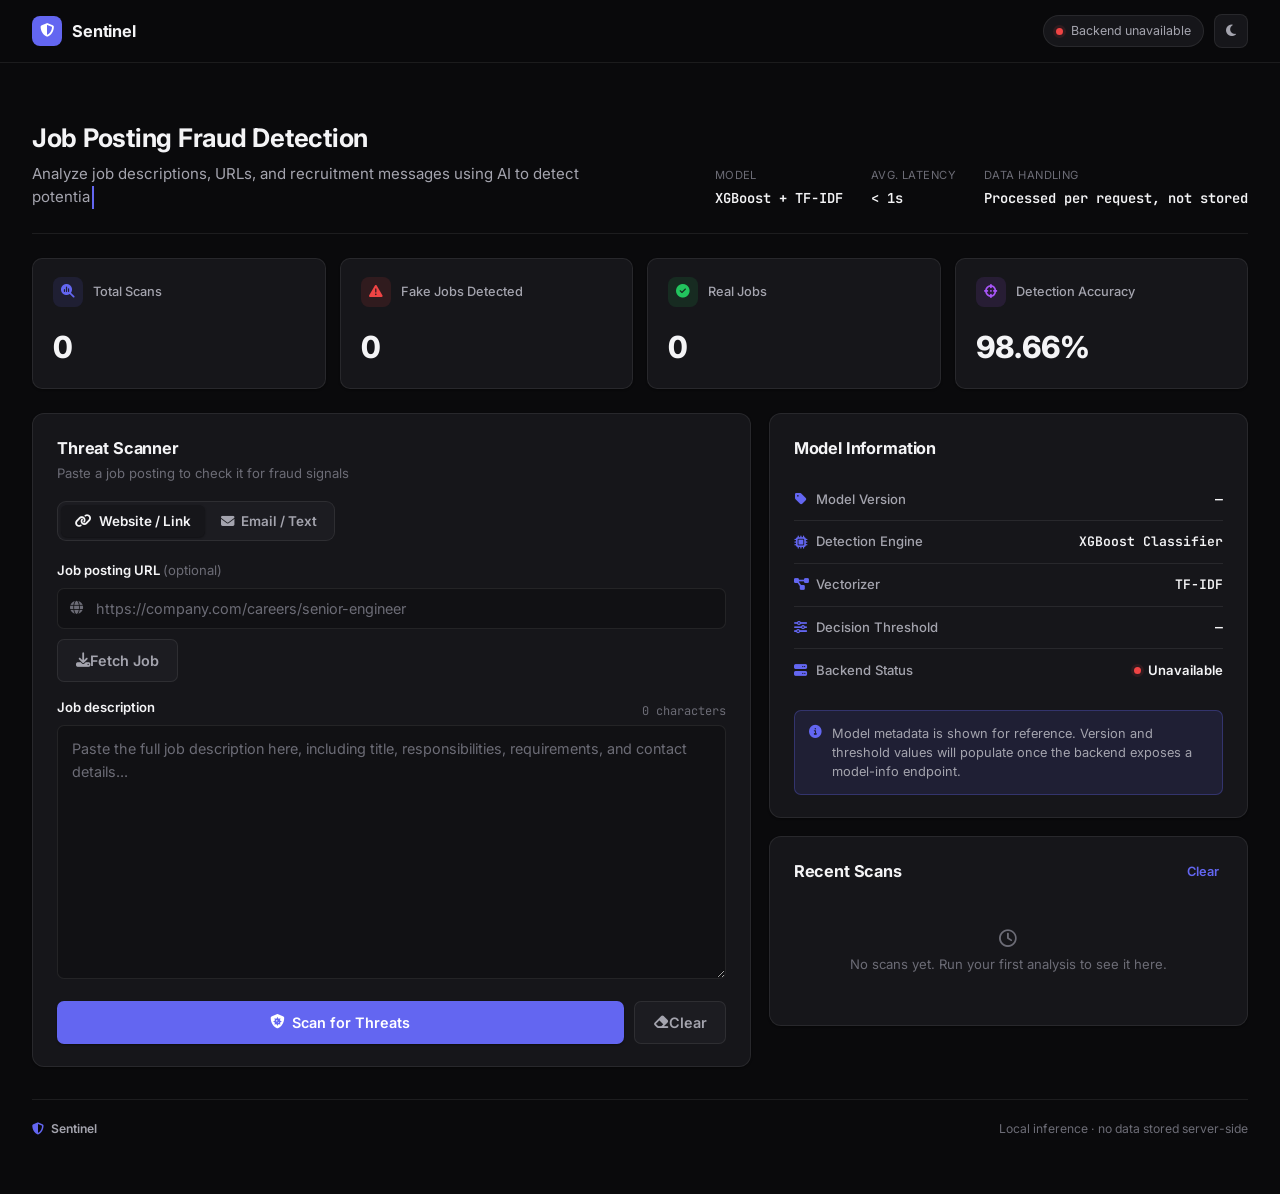
==== commit 68ca8958: "Added job URL extraction feature" ====
--- a/frontend/templates/index.html
+++ b/frontend/templates/index.html
@@ -124,6 +124,11 @@
                 <i class="fa-solid fa-globe input-wrap__icon"></i>
                 <input type="text" id="jobUrl" class="text-input" placeholder="https://company.com/careers/senior-engineer" autocomplete="off" />
               </div>
+              <div class="form-actions" style="margin-top: 10px;">
+                <button type="button" class="btn btn--secondary" id="extractBtn">
+                  <i class="fa-solid fa-download"></i> Fetch Job
+                </button>
+              </div>
               <span class="field-error" id="urlError"></span>
             </div>
 
@@ -138,6 +143,7 @@
                 placeholder="Paste the full job description here, including title, responsibilities, requirements, and contact details..."
                 rows="10"
               ></textarea>
+              <div class="extraction-summary" id="extractionSummary" hidden></div>
               <span class="field-error" id="descError"></span>
             </div>
 
--- a/frontend/static/css/style.css
+++ b/frontend/static/css/style.css
@@ -438,6 +438,22 @@
 .text-input::placeholder, .textarea-input::placeholder { color: var(--text-tertiary); }
 .text-input { padding-left: 38px; }
 .textarea-input { min-height: 210px; resize: vertical; line-height: 1.6; }
+
+.extraction-summary {
+  margin-top: 10px;
+  padding: 10px 12px;
+  border-radius: var(--radius-sm);
+  background: var(--accent-bg);
+  border: 1px solid var(--accent-border);
+  color: var(--text-secondary);
+  font-size: 0.84rem;
+}
+.extraction-summary strong { color: var(--text-primary); }
+.extraction-summary--error {
+  background: var(--danger-bg);
+  border-color: var(--danger-border);
+  color: var(--danger);
+}
 
 .text-input:focus, .textarea-input:focus {
   border-color: var(--accent);
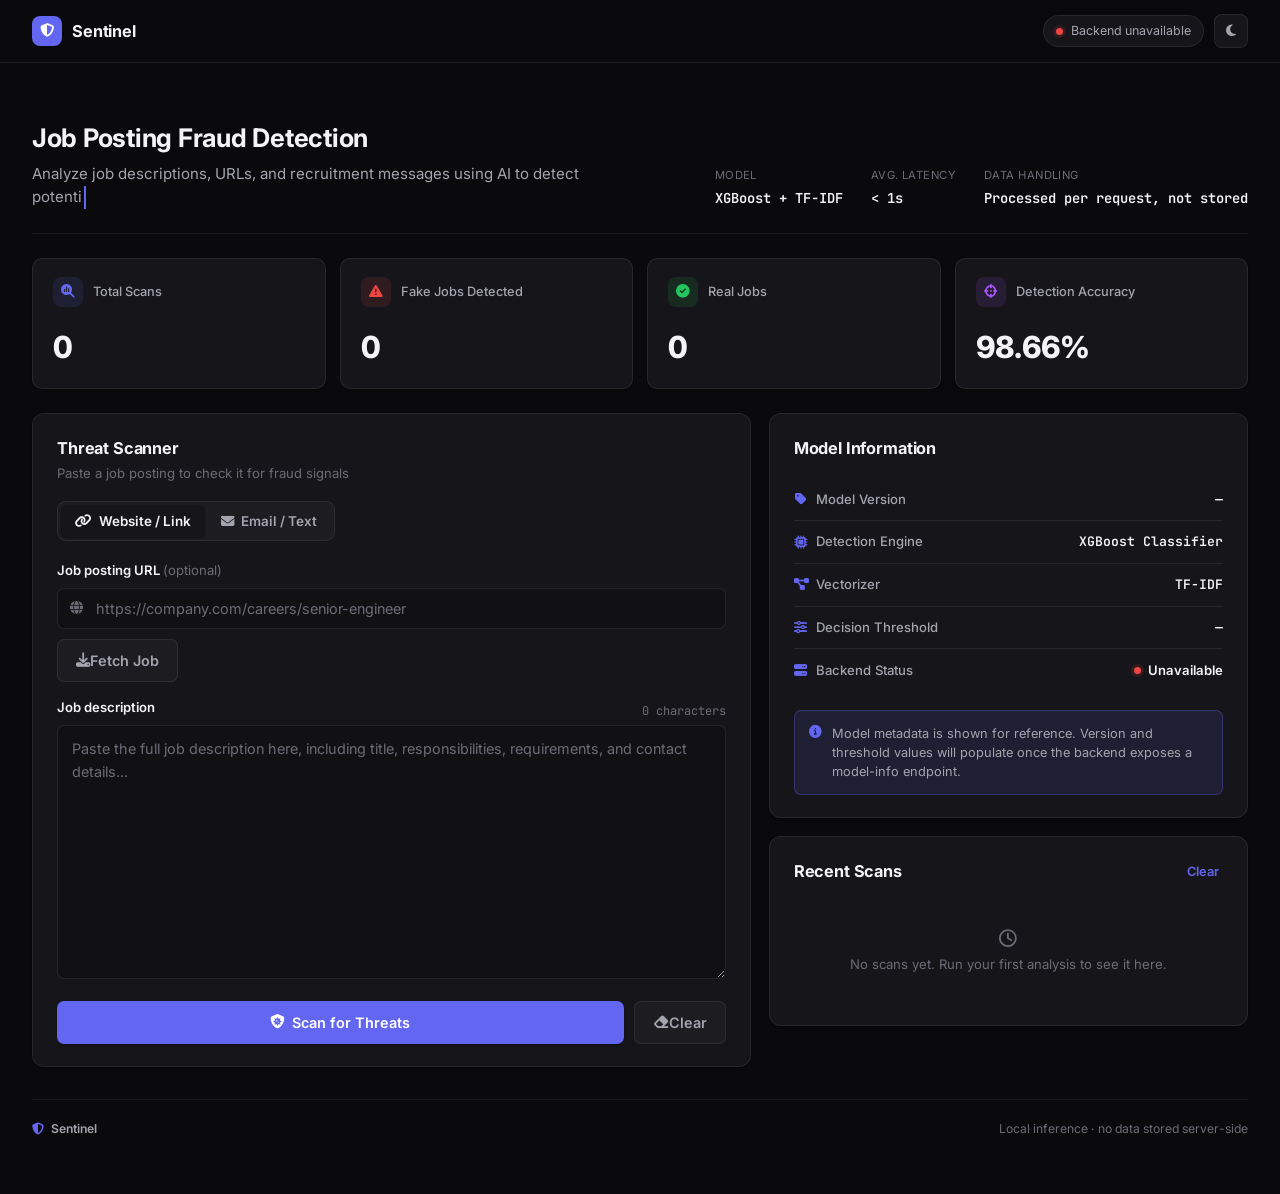
==== commit 3df183a8: "Added ATS Resume Analyzer feature" ====
--- a/frontend/templates/index.html
+++ b/frontend/templates/index.html
@@ -261,6 +261,77 @@
               <h3 class="section-label"><i class="fa-solid fa-robot"></i> AI Summary</h3>
               <p class="ai-summary__text" id="aiSummaryText">&mdash;</p>
             </div>
+
+            <div class="resume-ats" id="resumeAtsBlock" hidden>
+              <h3 class="section-label"><i class="fa-solid fa-file-lines"></i> Resume ATS Match</h3>
+              <div class="resume-ats__card">
+                <div class="ats-gauge-wrap">
+                  <svg viewBox="0 0 120 120" class="ats-gauge">
+                    <circle class="ats-gauge__track" cx="60" cy="60" r="48"></circle>
+                    <circle class="ats-gauge__fill" id="atsGaugeFill" cx="60" cy="60" r="48"></circle>
+                  </svg>
+                  <div class="ats-gauge__value">
+                    <span id="atsScoreValue">0</span>
+                    <small>ATS Score</small>
+                  </div>
+                </div>
+                <div class="ats-metrics">
+                  <div class="ats-metric"><span>Skill Match</span><strong id="atsSkillMatchValue">0%</strong></div>
+                  <div class="ats-metric"><span>Keyword Match</span><strong id="atsKeywordMatchValue">0%</strong></div>
+                  <div class="ats-metric"><span>Experience</span><strong id="atsExperienceValue">0%</strong></div>
+                  <div class="ats-metric"><span>Education</span><strong id="atsEducationValue">0%</strong></div>
+                  <div class="ats-metric"><span>Projects</span><strong id="atsProjectValue">0%</strong></div>
+                  <div class="ats-metric"><span>Format</span><strong id="atsFormatValue">0%</strong></div>
+                </div>
+              </div>
+
+              <div class="resume-section">
+                <h4 class="resume-section__title">Resume Summary</h4>
+                <p id="atsSummaryText" class="resume-section__text"></p>
+              </div>
+
+              <div class="resume-section">
+                <h4 class="resume-section__title">Matched Skills</h4>
+                <div class="chip-list" id="matchedSkillsList"></div>
+              </div>
+
+              <div class="resume-section">
+                <h4 class="resume-section__title">Missing Skills</h4>
+                <div class="chip-list chip-list--muted" id="missingSkillsList"></div>
+              </div>
+
+              <div class="resume-section">
+                <h4 class="resume-section__title">Improvement Suggestions</h4>
+                <ul class="resume-list" id="recommendationsList"></ul>
+              </div>
+
+              <div class="resume-section">
+                <h4 class="resume-section__title">Recommended Courses</h4>
+                <ul class="resume-list" id="coursesList"></ul>
+              </div>
+
+              <div class="resume-section">
+                <h4 class="resume-section__title">Recommended Projects</h4>
+                <ul class="resume-list" id="projectsList"></ul>
+              </div>
+
+              <div class="resume-section">
+                <h4 class="resume-section__title">Interview Preparation</h4>
+                <ul class="resume-list" id="interviewList"></ul>
+              </div>
+            </div>
+
+            <div class="resume-upload" id="resumeUploadBlock">
+              <h3 class="section-label"><i class="fa-solid fa-cloud-arrow-up"></i> Resume Upload</h3>
+              <label class="upload-area" for="resumeFileInput">
+                <input id="resumeFileInput" type="file" accept=".pdf,.docx" />
+                <i class="fa-solid fa-file-arrow-up"></i>
+                <span id="resumeUploadLabel">Upload PDF or DOCX resume</span>
+                <span id="resumeFileName" class="resume-upload__filename">No file selected</span>
+              </label>
+              <button class="btn btn--secondary" id="resumeAnalyzeBtn" type="button" disabled>Analyze Resume</button>
+              <p class="resume-upload__hint" id="resumeUploadHint">Resume analysis is shown only for legitimate job matches.</p>
+            </div>
           </div>
         </section>
 
--- a/frontend/static/css/style.css
+++ b/frontend/static/css/style.css
@@ -682,6 +682,159 @@
   color: var(--text-secondary);
 }
 .risk-factors__list li i { margin-top: 2px; }
+
+/* =========================================================
+   Resume ATS / upload section
+   ========================================================= */
+.resume-ats {
+  margin-top: 18px;
+  display: grid;
+  gap: 14px;
+}
+
+.resume-ats__card {
+  display: grid;
+  grid-template-columns: 180px 1fr;
+  gap: 18px;
+  align-items: center;
+  padding: 16px;
+  border: 1px solid var(--border);
+  border-radius: 16px;
+  background: var(--bg-raised);
+}
+
+.ats-gauge-wrap {
+  position: relative;
+  display: grid;
+  place-items: center;
+  width: 140px;
+  height: 140px;
+  margin: 0 auto;
+}
+
+.ats-gauge {
+  width: 140px;
+  height: 140px;
+  transform: rotate(-90deg);
+}
+
+.ats-gauge__track,
+.ats-gauge__fill {
+  fill: none;
+  stroke-width: 10;
+}
+
+.ats-gauge__track { stroke: rgba(255,255,255,0.14); }
+.ats-gauge__fill {
+  stroke: var(--safe);
+  stroke-linecap: round;
+  transition: stroke-dashoffset 0.4s ease;
+}
+
+.ats-gauge__value {
+  position: absolute;
+  display: grid;
+  gap: 2px;
+  text-align: center;
+}
+
+.ats-gauge__value span {
+  font-size: 1.7rem;
+  font-weight: 800;
+  color: var(--text-primary);
+}
+
+.ats-gauge__value small {
+  color: var(--text-secondary);
+  font-size: 0.8rem;
+}
+
+.ats-metrics {
+  display: grid;
+  gap: 8px;
+}
+
+.ats-metric {
+  display: flex;
+  justify-content: space-between;
+  align-items: center;
+  padding: 8px 10px;
+  border-radius: 10px;
+  background: rgba(255,255,255,0.04);
+  color: var(--text-secondary);
+}
+
+.ats-metric strong { color: var(--text-primary); }
+
+.resume-section {
+  padding: 12px 0;
+  border-top: 1px solid var(--border);
+}
+
+.resume-section__title {
+  font-size: 0.95rem;
+  margin-bottom: 8px;
+  color: var(--text-primary);
+}
+
+.resume-section__text {
+  color: var(--text-secondary);
+  line-height: 1.6;
+}
+
+.chip-list {
+  display: flex;
+  flex-wrap: wrap;
+  gap: 8px;
+}
+
+.chip-item {
+  padding: 7px 10px;
+  border-radius: 999px;
+  background: var(--accent-bg);
+  color: var(--accent);
+  font-size: 0.84rem;
+  font-weight: 600;
+}
+
+.chip-item--muted {
+  background: rgba(255,255,255,0.05);
+  color: var(--text-secondary);
+}
+
+.resume-list {
+  display: grid;
+  gap: 8px;
+  color: var(--text-secondary);
+  padding-left: 18px;
+}
+
+.resume-upload {
+  margin-top: 18px;
+  display: grid;
+  gap: 10px;
+}
+
+.upload-area {
+  display: grid;
+  gap: 8px;
+  justify-items: center;
+  padding: 18px;
+  border: 1px dashed var(--border);
+  border-radius: 14px;
+  color: var(--text-secondary);
+  cursor: pointer;
+  text-align: center;
+}
+
+.upload-area input { display: none; }
+.upload-area i { font-size: 1.4rem; color: var(--accent); }
+.resume-upload__filename { font-size: 0.9rem; color: var(--text-primary); }
+.resume-upload__hint { color: var(--text-tertiary); font-size: 0.9rem; }
+
+@media (max-width: 760px) {
+  .resume-ats__card { grid-template-columns: 1fr; }
+}
 
 /* =========================================================
    Side column: Model information / history
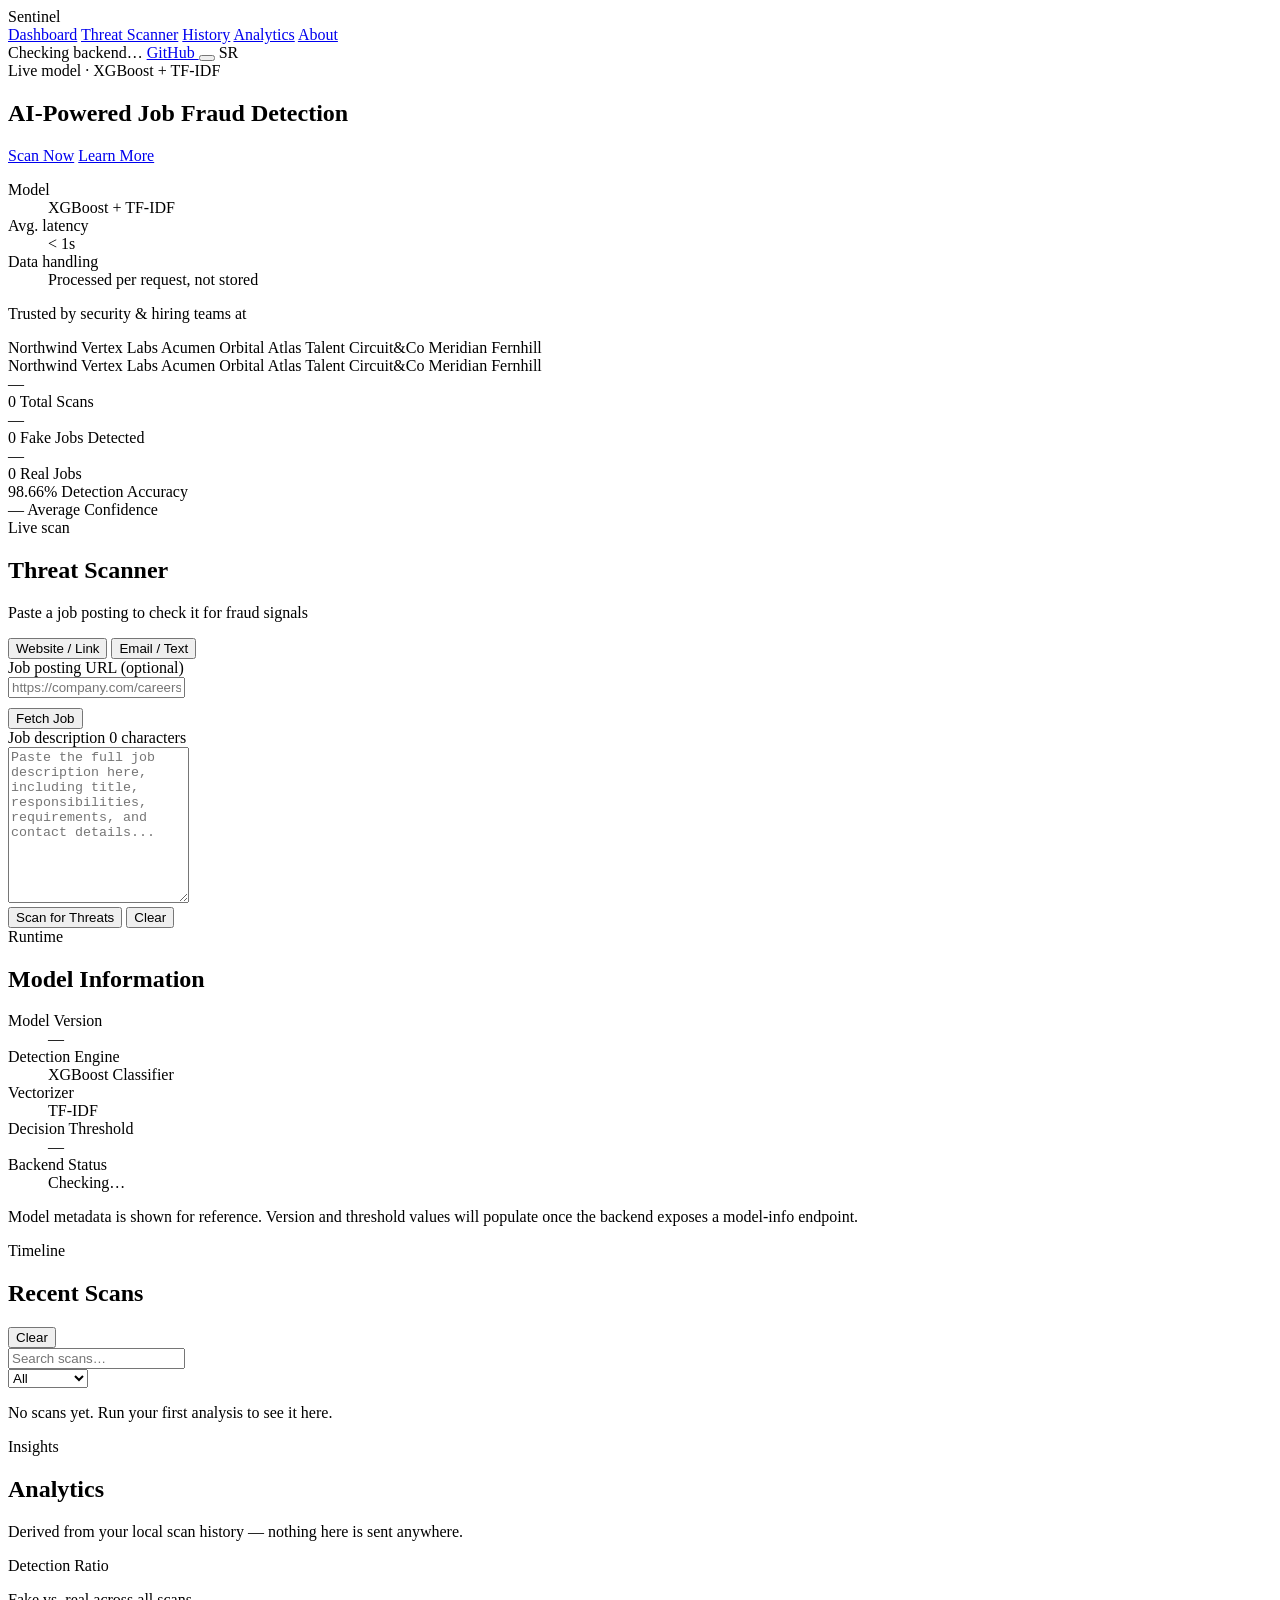
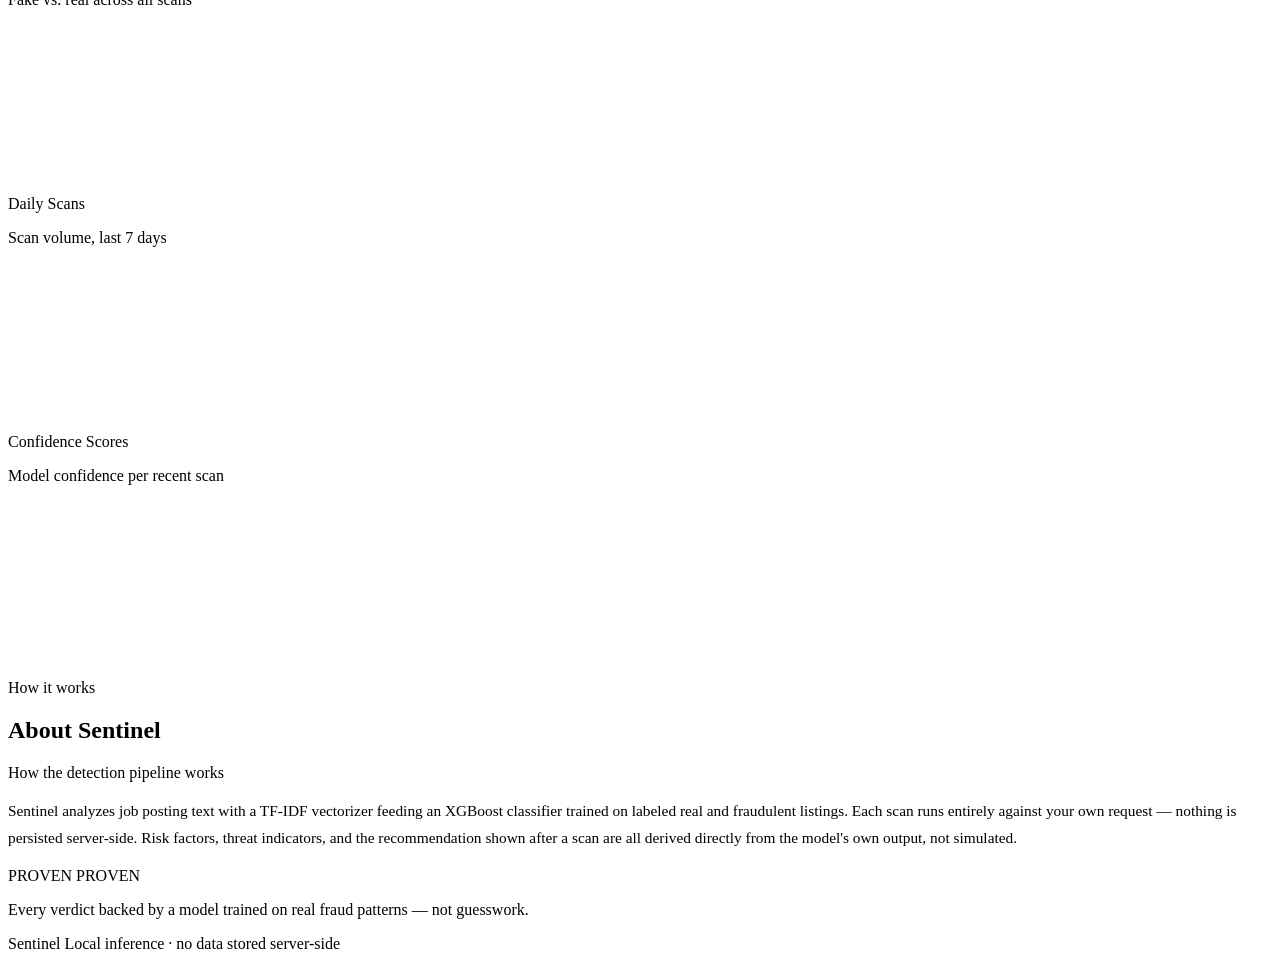
==== commit 2536f3ad: "Update fake job detection platform" ====
--- a/frontend/templates/index.html
+++ b/frontend/templates/index.html
@@ -12,20 +12,35 @@
   <link href="https://fonts.googleapis.com/css2?family=Inter:wght@400;500;600;700;800&family=JetBrains+Mono:wght@400;500;600&display=swap" rel="stylesheet" />
 
   <!-- Font Awesome -->
-  <link rel="stylesheet" href="https://cdnjs.cloudflare.com/ajax/libs/font-awesome/6.5.1/css/all.min.css" />
-
-  <link rel="stylesheet" href="../static/css/style.css" />
+  <link rel="stylesheet" href="/static/css/style.css">
+  <!-- Chart.js (client-side charts for the Analytics section — no backend change) -->
+ <script src="/static/js/script.js"></script>
+  
 </head>
 <body data-theme="dark">
 
   <div class="app-shell">
+
+    <!-- Ambient glow background -->
+    <!-- Decorative blobs removed: the new page background image already
+         provides this ambient texture, layering both looked cluttered. -->
 
     <!-- ============ STICKY NAV ============ -->
     <header class="topbar">
       <div class="topbar__inner">
-        <div class="topbar__brand">
-          <span class="topbar__mark"><i class="fa-solid fa-shield-halved"></i></span>
-          <span class="topbar__name">Sentinel</span>
+        <div class="topbar__left">
+          <div class="topbar__brand">
+            <span class="topbar__mark"><i class="fa-solid fa-shield-halved"></i></span>
+            <span class="topbar__name">Sentinel</span>
+          </div>
+
+          <nav class="topbar__nav" aria-label="Primary">
+            <a class="topbar__link is-active" href="#top"><i class="fa-solid fa-gauge"></i> Dashboard</a>
+            <a class="topbar__link" href="#scanner"><i class="fa-solid fa-shield-virus"></i> Threat Scanner</a>
+            <a class="topbar__link" href="#history"><i class="fa-solid fa-clock-rotate-left"></i> History</a>
+            <a class="topbar__link" href="#analytics"><i class="fa-solid fa-chart-simple"></i> Analytics</a>
+            <a class="topbar__link" href="#about"><i class="fa-solid fa-circle-info"></i> About</a>
+          </nav>
         </div>
 
         <div class="topbar__actions">
@@ -33,35 +48,76 @@
             <span class="status-pill__dot" id="apiStatusDot"></span>
             <span id="apiStatusText">Checking backend&hellip;</span>
           </span>
+          <a class="github-btn" href="https://github.com/thenakulcode/AI-Powered-Job-Trust-Career-Intelligence-Platform" target="_blank" rel="noopener noreferrer">
+            <i class="fa-brands fa-github"></i> GitHub
+          </a>
           <button class="icon-btn" id="themeToggle" type="button" aria-label="Toggle light and dark theme">
             <i class="fa-solid fa-moon" id="themeIcon"></i>
           </button>
+          <span class="avatar" title="Signed in as guest researcher">SR</span>
         </div>
       </div>
     </header>
 
-    <main class="content">
-
-      <!-- ============ PAGE HEADER / HERO ============ -->
-      <section class="page-header">
-        <div class="page-header__text">
-          <h1 class="page-header__title">Job Posting Fraud Detection</h1>
-          <p class="page-header__subtitle" id="heroSubtitle"></p>
-        </div>
-        <dl class="page-header__meta">
-          <div class="page-header__meta-item">
+    <main class="content" id="top">
+
+      <!-- ============ HERO ============ -->
+      <section class="hero">
+        <span class="hero__eyebrow"><i class="fa-solid fa-circle"></i> Live model &middot; XGBoost + TF&#8209;IDF</span>
+        <h1 class="hero__title">AI-Powered Job Fraud Detection</h1>
+        <p class="hero__subtitle" id="heroSubtitle"></p>
+
+        <div class="hero__actions">
+          <a href="#scanner" class="btn-gradient" id="scanNowBtn"><i class="fa-solid fa-shield-virus"></i> Scan Now</a>
+          <a href="#about" class="btn-ghost"><i class="fa-solid fa-book-open"></i> Learn More</a>
+        </div>
+
+        <dl class="hero__meta">
+          <div class="hero__meta-item">
             <dt>Model</dt>
             <dd>XGBoost + TF&#8209;IDF</dd>
           </div>
-          <div class="page-header__meta-item">
+          <div class="hero__meta-item">
             <dt>Avg. latency</dt>
             <dd>&lt; 1s</dd>
           </div>
-          <div class="page-header__meta-item">
+          <div class="hero__meta-item">
             <dt>Data handling</dt>
             <dd>Processed per request, not stored</dd>
           </div>
         </dl>
+      </section>
+
+      <!-- ============ LOGO MARQUEE ============ -->
+      <!-- Placeholder wordmarks — swap the two <div class="logo-marquee__group"> lists
+           below for your real client/partner names. Both groups must stay IDENTICAL
+           and in the SAME order for the loop to appear seamless. -->
+      <section class="logo-marquee" aria-label="Trusted by security and hiring teams">
+        <p class="logo-marquee__label">Trusted by security &amp; hiring teams at</p>
+        <div class="logo-marquee__viewport">
+          <div class="logo-marquee__track">
+            <div class="logo-marquee__group">
+              <span class="logo-marquee__item">Northwind</span>
+              <span class="logo-marquee__item">Vertex Labs</span>
+              <span class="logo-marquee__item">Acumen</span>
+              <span class="logo-marquee__item">Orbital</span>
+              <span class="logo-marquee__item">Atlas Talent</span>
+              <span class="logo-marquee__item">Circuit&amp;Co</span>
+              <span class="logo-marquee__item">Meridian</span>
+              <span class="logo-marquee__item">Fernhill</span>
+            </div>
+            <div class="logo-marquee__group" aria-hidden="true">
+              <span class="logo-marquee__item">Northwind</span>
+              <span class="logo-marquee__item">Vertex Labs</span>
+              <span class="logo-marquee__item">Acumen</span>
+              <span class="logo-marquee__item">Orbital</span>
+              <span class="logo-marquee__item">Atlas Talent</span>
+              <span class="logo-marquee__item">Circuit&amp;Co</span>
+              <span class="logo-marquee__item">Meridian</span>
+              <span class="logo-marquee__item">Fernhill</span>
+            </div>
+          </div>
+        </div>
       </section>
 
       <!-- ============ STATISTICS ============ -->
@@ -69,40 +125,53 @@
         <div class="stat-card">
           <div class="stat-card__top">
             <span class="stat-card__icon stat-card__icon--blue"><i class="fa-solid fa-magnifying-glass-chart"></i></span>
-            <span class="stat-card__label">Total Scans</span>
+            <span class="stat-card__trend stat-card__trend--flat" id="statTotalTrend">&mdash;</span>
           </div>
           <span class="stat-card__value" id="statTotal">0</span>
+          <span class="stat-card__label">Total Scans</span>
         </div>
         <div class="stat-card">
           <div class="stat-card__top">
             <span class="stat-card__icon stat-card__icon--red"><i class="fa-solid fa-triangle-exclamation"></i></span>
-            <span class="stat-card__label">Fake Jobs Detected</span>
+            <span class="stat-card__trend stat-card__trend--flat" id="statFakeTrend">&mdash;</span>
           </div>
           <span class="stat-card__value" id="statFake">0</span>
+          <span class="stat-card__label">Fake Jobs Detected</span>
         </div>
         <div class="stat-card">
           <div class="stat-card__top">
             <span class="stat-card__icon stat-card__icon--green"><i class="fa-solid fa-circle-check"></i></span>
-            <span class="stat-card__label">Real Jobs</span>
+            <span class="stat-card__trend stat-card__trend--flat" id="statRealTrend">&mdash;</span>
           </div>
           <span class="stat-card__value" id="statReal">0</span>
+          <span class="stat-card__label">Real Jobs</span>
         </div>
         <div class="stat-card">
           <div class="stat-card__top">
             <span class="stat-card__icon stat-card__icon--violet"><i class="fa-solid fa-crosshairs"></i></span>
-            <span class="stat-card__label">Detection Accuracy</span>
           </div>
           <span class="stat-card__value" id="statAccuracy">98.66%</span>
+          <span class="stat-card__label">Detection Accuracy</span>
+        </div>
+        <div class="stat-card">
+          <div class="stat-card__top">
+            <span class="stat-card__icon stat-card__icon--amber"><i class="fa-solid fa-gauge-high"></i></span>
+          </div>
+          <span class="stat-card__value" id="statAvgConfidence">&mdash;</span>
+          <span class="stat-card__label">Average Confidence</span>
         </div>
       </section>
 
+      <div class="section-divider" role="separator"></div>
+
       <!-- ============ MAIN LAYOUT ============ -->
-      <div class="main-grid">
+      <div class="main-grid" id="scanner">
 
         <!-- ---------- LEFT: DETECTION CARD ---------- -->
         <section class="card detection-card">
           <div class="card__header">
             <div>
+              <span class="section-kicker">Live scan</span>
               <h2 class="card__title">Threat Scanner</h2>
               <p class="card__subtitle">Paste a job posting to check it for fraud signals</p>
             </div>
@@ -340,7 +409,10 @@
 
           <section class="card info-card">
             <div class="card__header">
-              <h2 class="card__title">Model Information</h2>
+              <div>
+                <span class="section-kicker">Runtime</span>
+                <h2 class="card__title">Model Information</h2>
+              </div>
             </div>
             <dl class="model-info">
               <div class="model-info__row">
@@ -376,25 +448,104 @@
             </div>
           </section>
 
-          <section class="card history-card">
+          <section class="card history-card" id="history">
             <div class="card__header">
-              <h2 class="card__title">Recent Scans</h2>
+              <div>
+                <span class="section-kicker">Timeline</span>
+                <h2 class="card__title">Recent Scans</h2>
+              </div>
               <button class="text-btn" id="clearHistoryBtn" type="button">Clear</button>
             </div>
+
+            <div class="history-toolbar">
+              <div class="history-search">
+                <i class="fa-solid fa-magnifying-glass"></i>
+                <input type="text" id="historySearchInput" placeholder="Search scans&hellip;" autocomplete="off" />
+              </div>
+              <select class="history-filter" id="historyFilterSelect" aria-label="Filter scans by verdict">
+                <option value="all">All</option>
+                <option value="fake">Fake only</option>
+                <option value="real">Real only</option>
+              </select>
+            </div>
+
             <div class="history-list" id="historyList">
               <div class="empty-state" id="historyEmpty">
                 <i class="fa-regular fa-clock"></i>
                 <p>No scans yet. Run your first analysis to see it here.</p>
               </div>
             </div>
+
+            <div class="history-pagination" id="historyPagination" hidden>
+              <span class="history-pagination__label" id="historyPaginationLabel">Page 1 of 1</span>
+              <div class="history-pagination__controls">
+                <button class="history-pagination__btn" id="historyPrevBtn" type="button" aria-label="Previous page"><i class="fa-solid fa-chevron-left"></i></button>
+                <button class="history-pagination__btn" id="historyNextBtn" type="button" aria-label="Next page"><i class="fa-solid fa-chevron-right"></i></button>
+              </div>
+            </div>
           </section>
 
         </aside>
       </div>
 
-      <footer class="app-footer">
-        <span class="app-footer__brand"><i class="fa-solid fa-shield-halved"></i> Sentinel</span>
-        <span class="app-footer__note">Local inference &middot; no data stored server-side</span>
+      <div class="section-divider" role="separator"></div>
+
+      <!-- ============ ANALYTICS ============ -->
+      <section class="analytics-section" id="analytics" aria-label="Analytics">
+        <span class="section-kicker">Insights</span>
+        <h2 class="section-title">Analytics</h2>
+        <p class="section-subtitle">Derived from your local scan history &mdash; nothing here is sent anywhere.</p>
+        <div class="analytics-grid">
+          <div class="chart-card">
+            <p class="chart-card__title">Detection Ratio</p>
+            <p class="chart-card__subtitle">Fake vs. real across all scans</p>
+            <div class="chart-card__canvas-wrap"><canvas id="detectionRatioChart"></canvas></div>
+          </div>
+          <div class="chart-card">
+            <p class="chart-card__title">Daily Scans</p>
+            <p class="chart-card__subtitle">Scan volume, last 7 days</p>
+            <div class="chart-card__canvas-wrap"><canvas id="dailyScansChart"></canvas></div>
+          </div>
+          <div class="chart-card">
+            <p class="chart-card__title">Confidence Scores</p>
+            <p class="chart-card__subtitle">Model confidence per recent scan</p>
+            <div class="chart-card__canvas-wrap"><canvas id="confidenceScoresChart"></canvas></div>
+          </div>
+        </div>
+      </section>
+
+      <div class="section-divider" role="separator"></div>
+
+      <!-- ============ ABOUT ============ -->
+      <section class="card" id="about" style="margin-top: 24px;">
+        <div class="card__header">
+          <div>
+            <span class="section-kicker">How it works</span>
+            <h2 class="card__title">About Sentinel</h2>
+            <p class="card__subtitle">How the detection pipeline works</p>
+          </div>
+        </div>
+        <p style="color: var(--text-body); line-height: 1.75; font-size: 0.96rem;">
+          Sentinel analyzes job posting text with a TF&#8209;IDF vectorizer feeding an XGBoost classifier trained on
+          labeled real and fraudulent listings. Each scan runs entirely against your own request &mdash; nothing is
+          persisted server-side. Risk factors, threat indicators, and the recommendation shown after a scan are all
+          derived directly from the model's own output, not simulated.
+        </p>
+      </section>
+
+      <footer class="app-footer-wrap">
+        <div class="spotlight-banner spotlight-banner--footer" aria-hidden="true">
+          <div class="spotlight-text" id="spotlightText">
+            <span class="spotlight-text__outline">PROVEN</span>
+            <span class="spotlight-text__fill">PROVEN</span>
+          </div>
+          <p class="spotlight-banner__caption">Every verdict backed by a model trained on real fraud patterns &mdash; not guesswork.</p>
+        </div>
+
+        <div class="app-footer">
+          <span class="app-footer__brand"><i class="fa-solid fa-shield-halved"></i> Sentinel</span>
+          <span class="app-footer__note">Local inference &middot; no data stored server-side</span>
+        </div>
       </footer>
     </main>
   </div>
@@ -402,6 +553,6 @@
   <!-- Toast container -->
   <div class="toast-container" id="toastContainer" aria-live="polite"></div>
 
-  <script src="../static/js/script.js" defer></script>
+  <script src="/static/js/script.js" defer></script>
 </body>
 </html>
